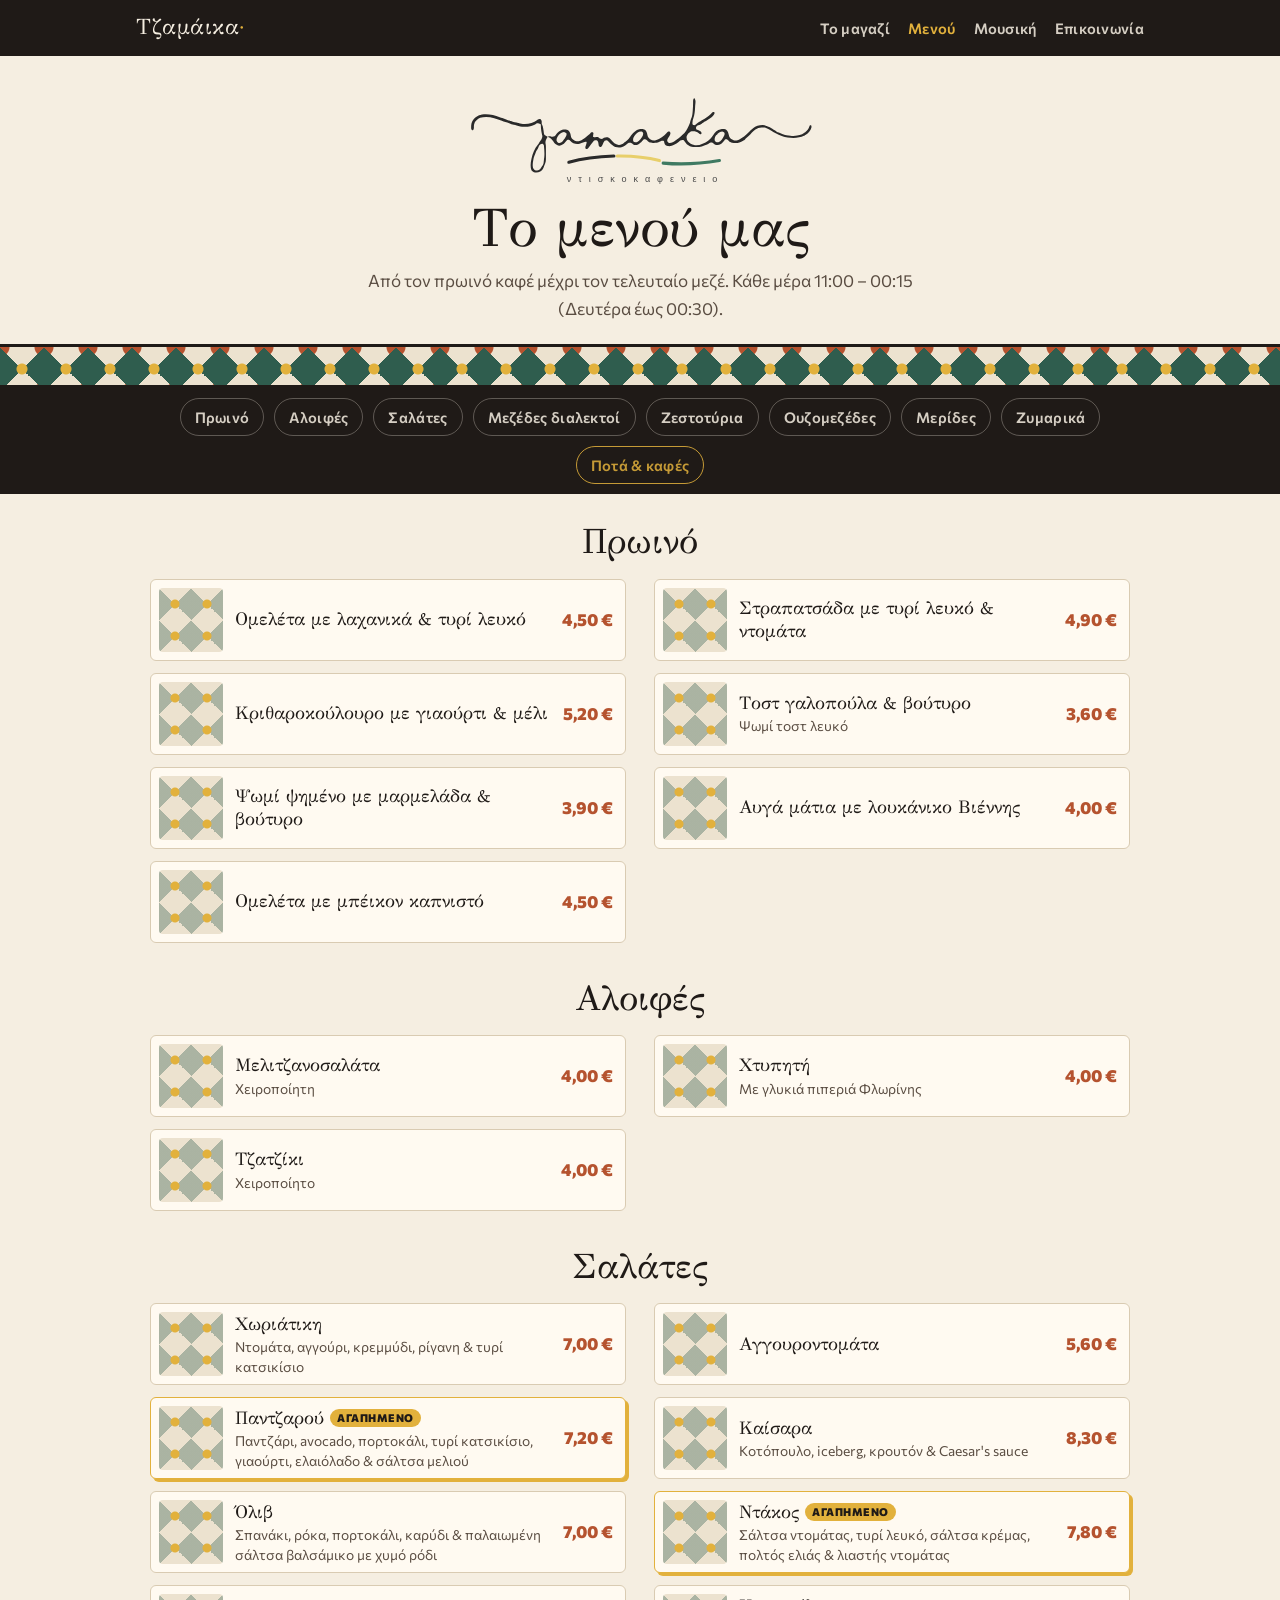
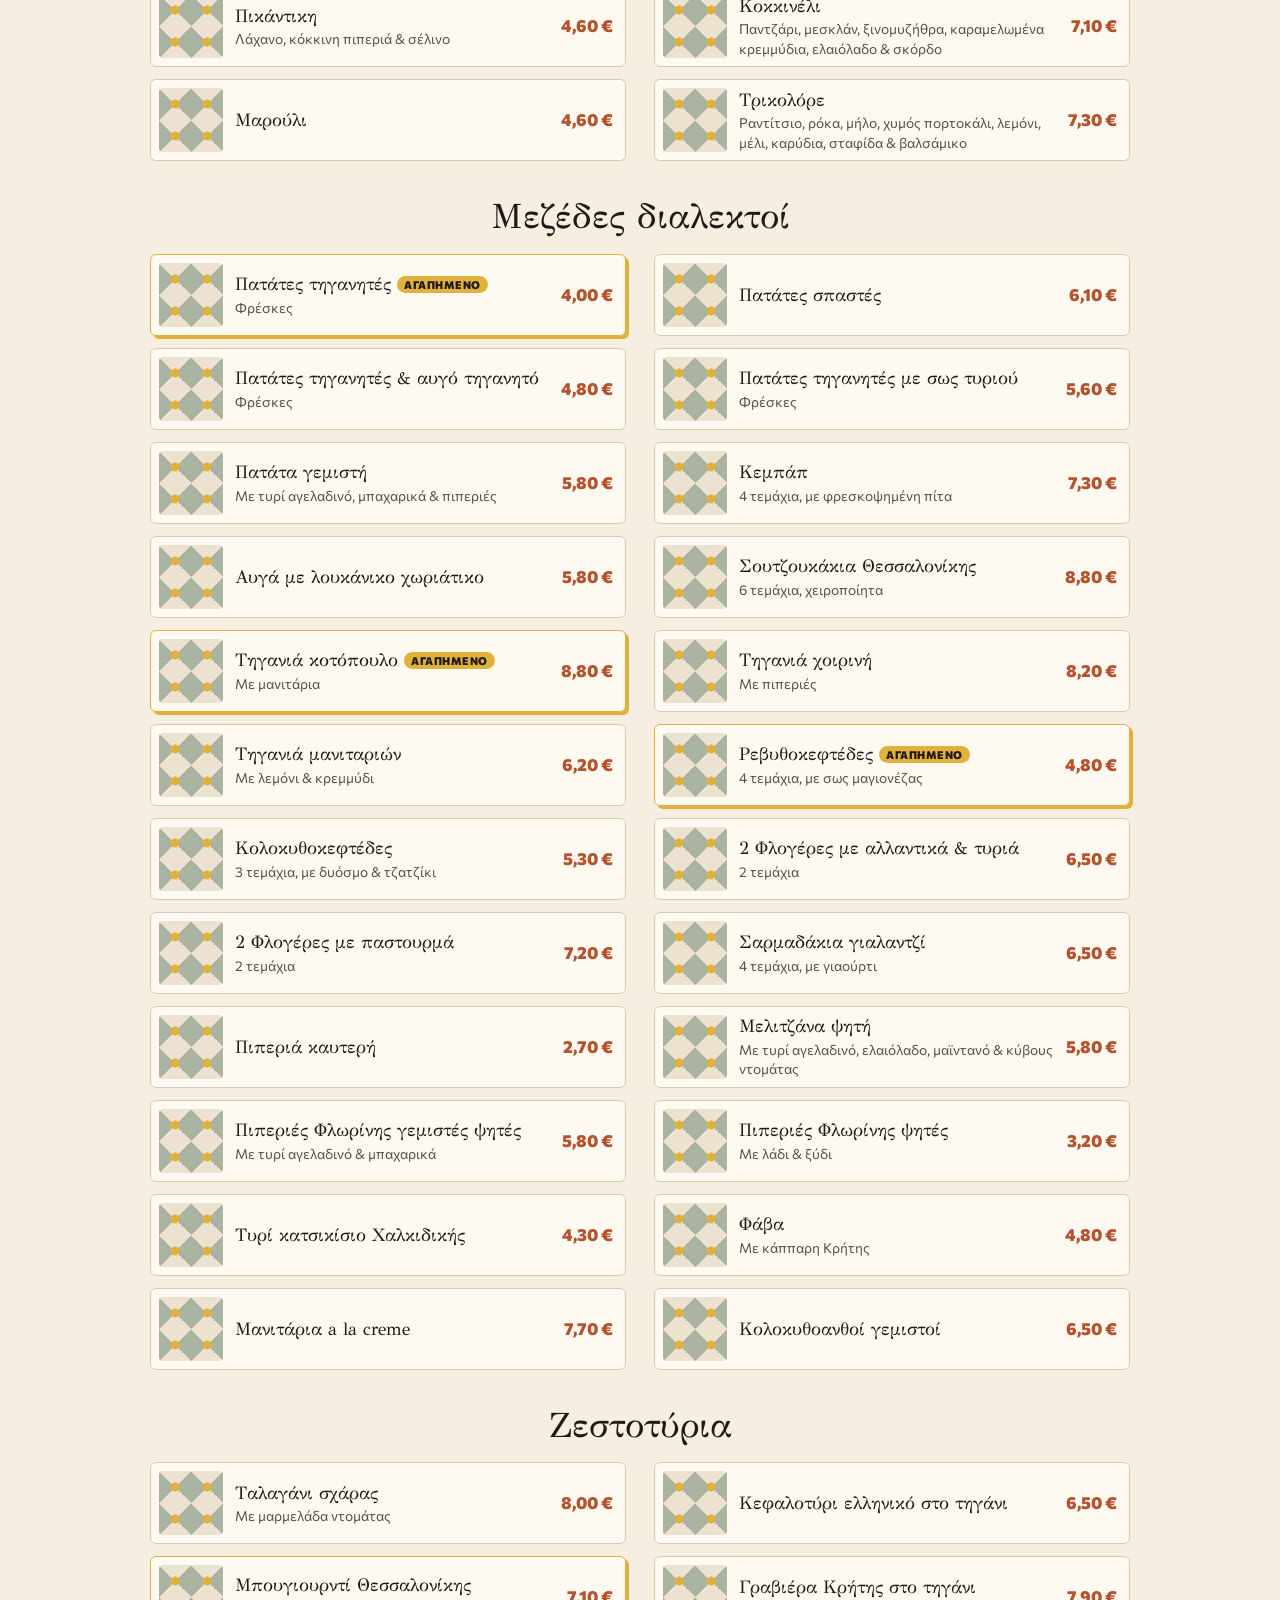
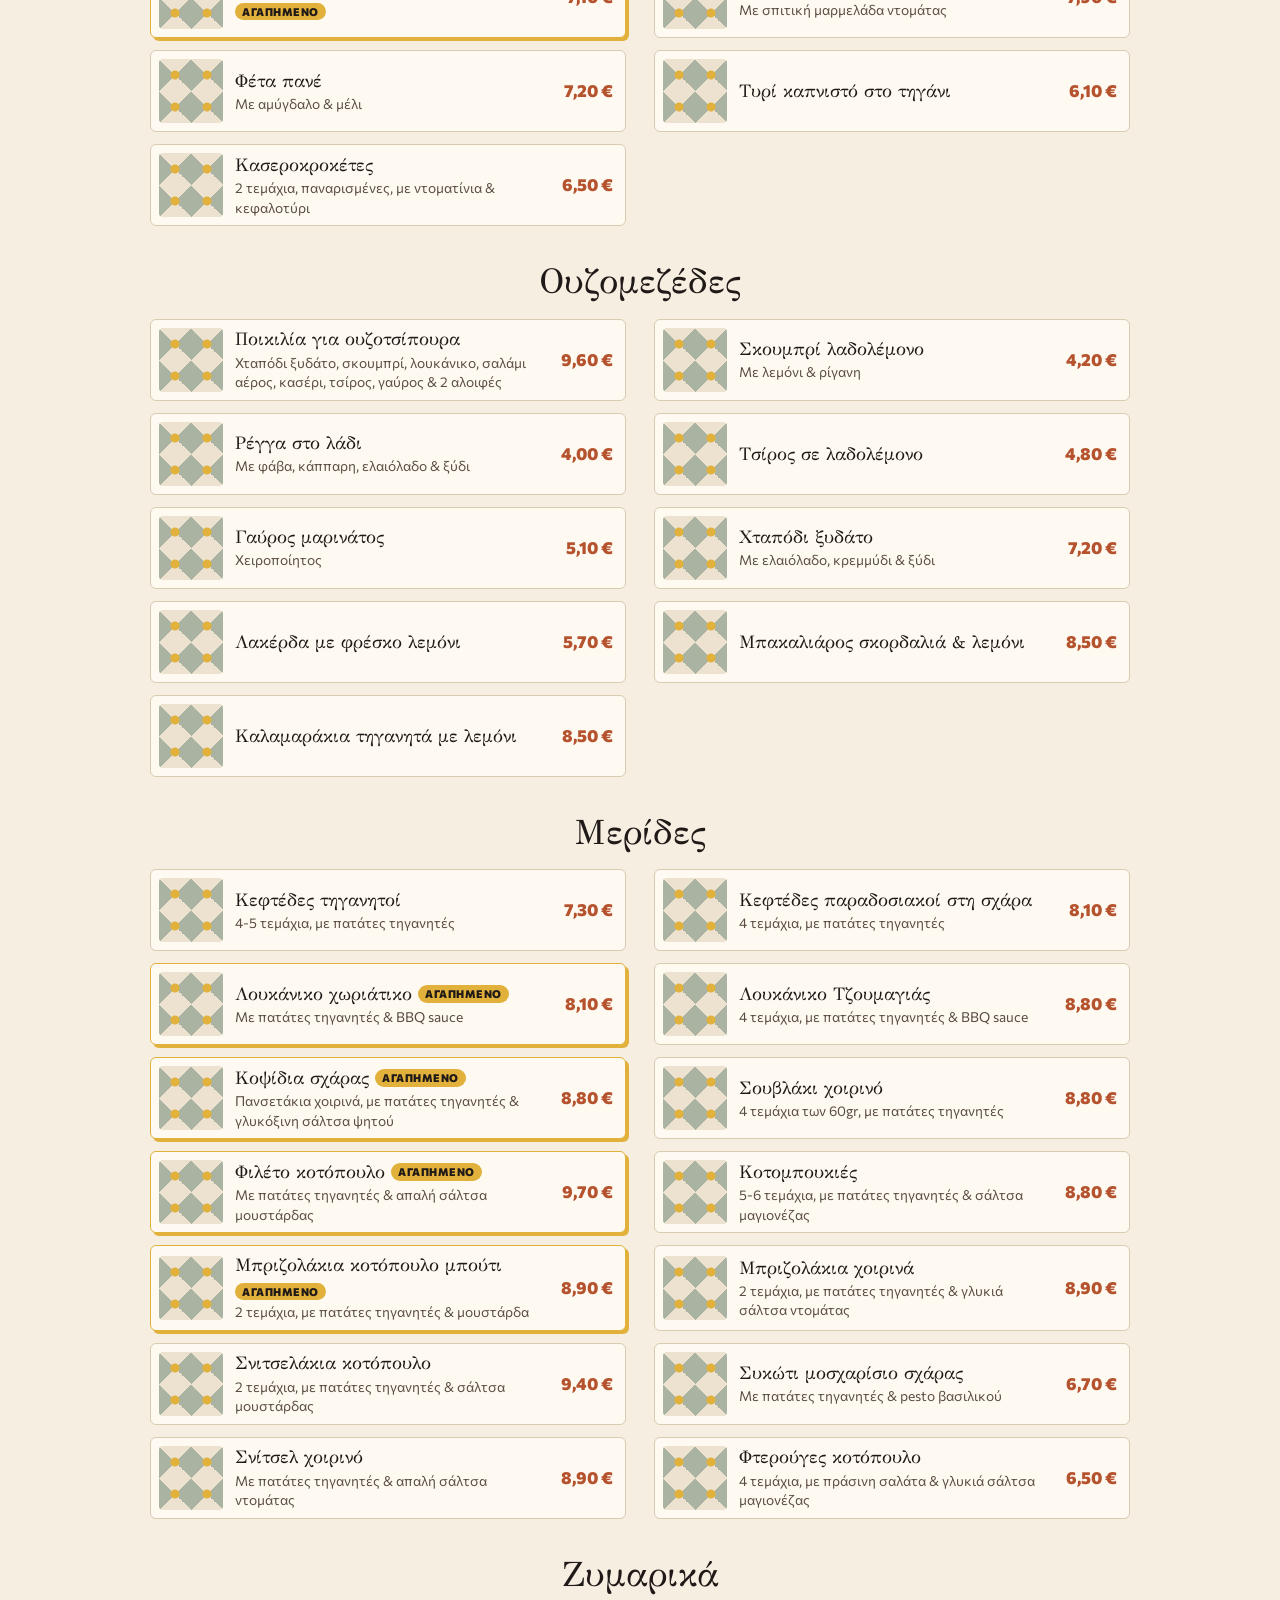
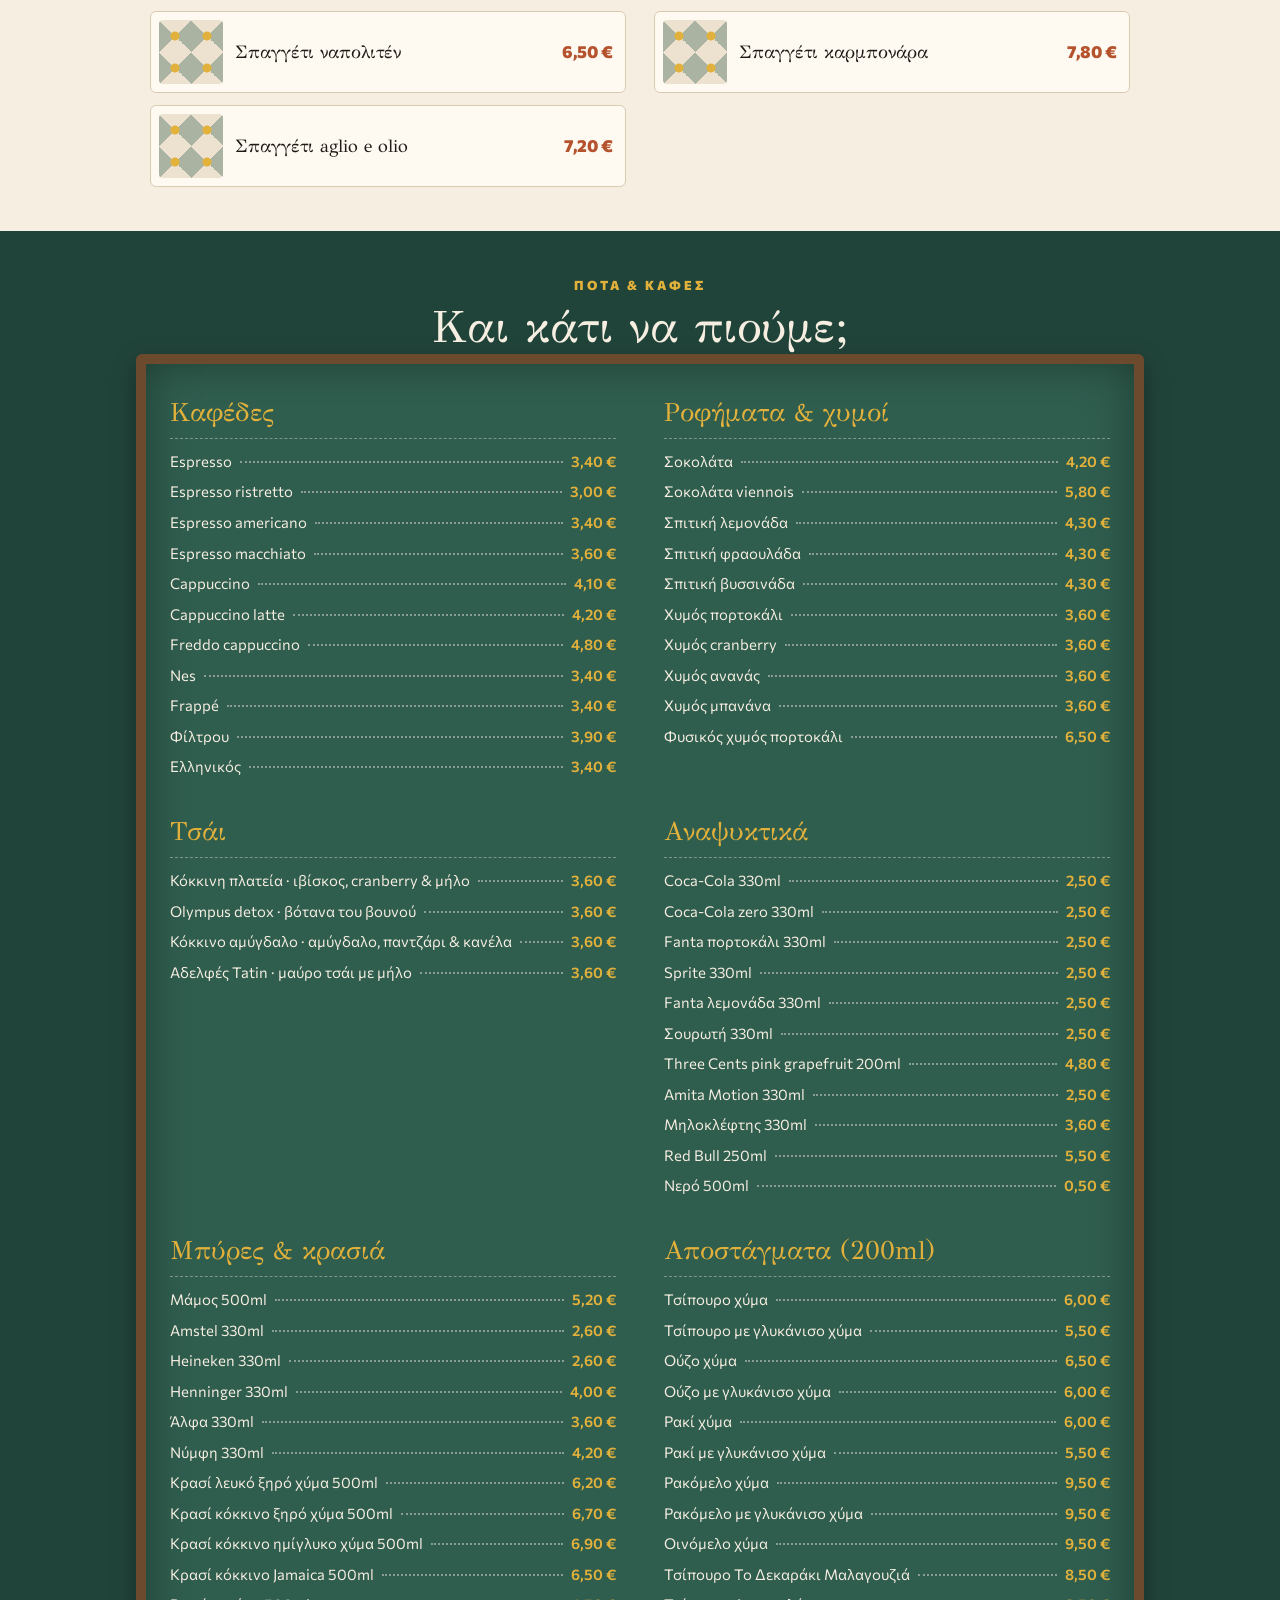
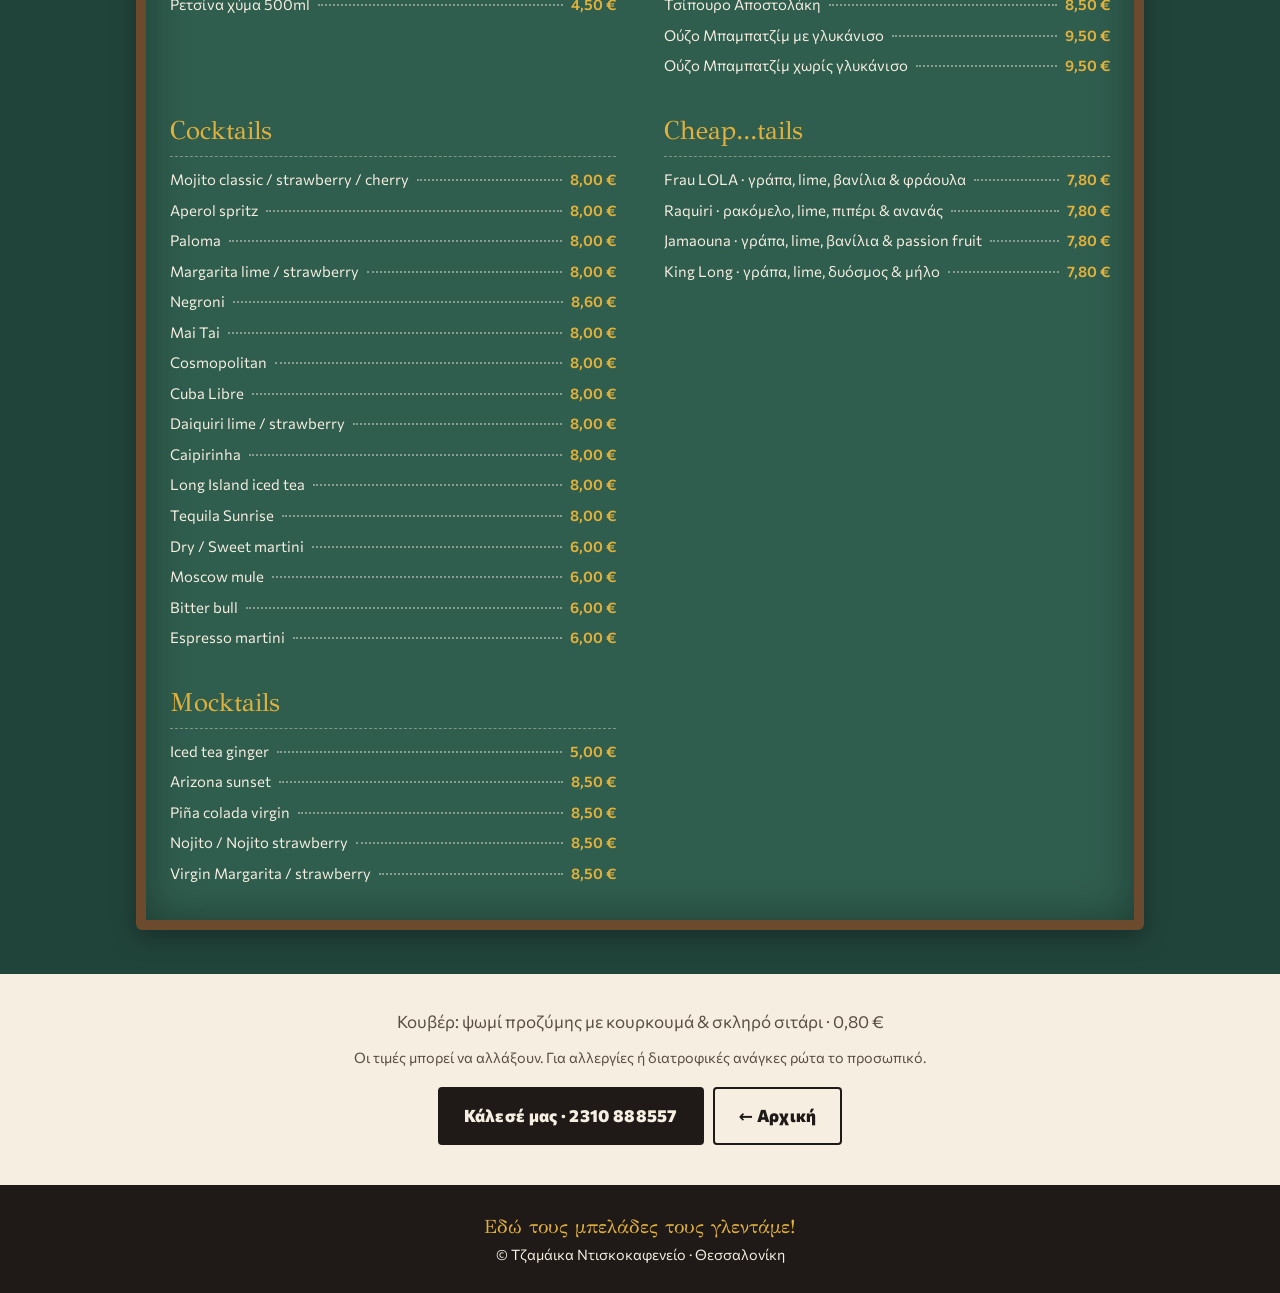
==== menu.html @ 94d4e655 "Add files via upload" ====
<!doctype html>
<html lang="el">
<head>
<meta charset="utf-8">
<meta name="viewport" content="width=device-width, initial-scale=1">
<title>Μενού · Τζαμάικα Ντισκοκαφενείο</title>
<meta name="description" content="Το μενού του Τζαμάικα: πρωινό, μεζέδες, ουζομεζέδες, μερίδες, καφέδες, αποστάγματα και cocktails. Βασιλέως Γεωργίου 44, Θεσσαλονίκη.">
<link rel="preconnect" href="https://fonts.googleapis.com">
<link rel="preconnect" href="https://fonts.gstatic.com" crossorigin>
<link href="https://fonts.googleapis.com/css2?family=GFS+Didot&family=Commissioner:wght@400;600;800&display=swap" rel="stylesheet">
<style>
:root{
    --plaster:#f5eee1; --plaster2:#ece2cf; --ink:#1f1a17; --ink2:#5a4d42;
    --mustard:#e2b13c; --green:#2f5d4e; --green-d:#21443a; --clay:#b5532f; --line:#d9cbb2;
  }
  *{box-sizing:border-box;margin:0;padding:0}
  html{scroll-behavior:smooth}
  body{font-family:"Commissioner",system-ui,sans-serif;background:var(--plaster);color:var(--ink);line-height:1.65;font-size:17px}
  a{color:inherit}
  .wrap{max-width:1040px;margin:0 auto;padding:0 16px}
  .serif{font-family:"GFS Didot",Georgia,serif}

  /* top bar */
  header{position:sticky;top:0;z-index:20;background:var(--ink);color:var(--plaster)}
  header .wrap{display:flex;align-items:center;justify-content:space-between;min-height:56px;gap:10px;flex-wrap:wrap}
  .brand{font-family:"GFS Didot",serif;font-size:1.35rem;text-decoration:none;letter-spacing:.5px}
  .brand b{color:var(--mustard);font-weight:400}
  nav{display:flex;gap:18px;flex-wrap:wrap}
  nav a{text-decoration:none;font-size:.92rem;font-weight:600;letter-spacing:.3px;opacity:.85}
  @media (max-width:520px){header .wrap{justify-content:center;padding-top:6px;padding-bottom:6px}.brand{display:none}nav{gap:14px;justify-content:center}nav a{font-size:.85rem}}
  nav a:hover{opacity:1;color:var(--mustard)}

  /* hero */
  .hero{position:relative;text-align:center;padding:0 0 40px;overflow:hidden}
  .lights{display:block;width:100%;height:90px}
  .lights .b{filter:drop-shadow(0 0 6px rgba(242,201,76,.9))}
  @media (prefers-reduced-motion:no-preference){
    .lights .b{animation:glow 2.4s ease-in-out infinite}
    .lights .b:nth-of-type(3n){animation-delay:.8s}
    .lights .b:nth-of-type(3n+1){animation-delay:1.6s}
  }
  @keyframes glow{50%{opacity:.55}}
  .logo{display:block;width:min(680px,100%);height:auto;margin:18px auto 6px}
  .motto{font-family:"GFS Didot",serif;font-size:clamp(1.5rem,4.5vw,2.2rem);margin:6px 0 8px}
  .motto em{color:var(--clay);font-style:normal}
  .sub{color:var(--ink2);max-width:560px;margin:0 auto 28px}
  .btns{display:flex;gap:12px;justify-content:center;flex-wrap:wrap}
  .btn{display:inline-block;padding:13px 24px;border-radius:4px;text-decoration:none;font-weight:800;letter-spacing:.3px;border:2px solid var(--ink)}
  .btn.primary{background:var(--ink);color:var(--plaster)}
  .btn.primary:hover{background:var(--green)}
  .btn.ghost:hover{background:var(--mustard)}

  /* cement tile band */
  .tiles{height:44px;background-color:var(--plaster2);
    background-image:
      radial-gradient(circle at 50% 50%,var(--mustard) 0 5px,transparent 6px),
      conic-gradient(from 45deg at 50% 50%,var(--green) 0 25%,transparent 0 50%,var(--green) 0 75%,transparent 0),
      radial-gradient(circle at 0 0,var(--clay) 0 9px,transparent 10px),
      radial-gradient(circle at 100% 0,var(--clay) 0 9px,transparent 10px),
      radial-gradient(circle at 0 100%,var(--clay) 0 9px,transparent 10px),
      radial-gradient(circle at 100% 100%,var(--clay) 0 9px,transparent 10px);
    background-size:44px 44px,44px 44px,44px 44px,44px 44px,44px 44px,44px 44px;
    border-top:3px solid var(--ink);border-bottom:3px solid var(--ink)}

  section{padding:44px 0}
  .kicker{display:block;text-align:center;font-size:.8rem;font-weight:800;letter-spacing:3px;text-transform:uppercase;color:var(--clay);margin-bottom:6px}
  h2{font-family:"GFS Didot",serif;font-weight:400;font-size:clamp(2rem,6vw,2.8rem);text-align:center;line-height:1.15}
  .lead{color:var(--ink2);text-align:center;max-width:620px;margin:10px auto 24px}

  /* about */
  .three{display:grid;grid-template-columns:repeat(auto-fit,minmax(230px,1fr));gap:18px}
  .moment{background:#fffaf1;border:2px solid var(--ink);border-radius:4px;padding:22px 20px;box-shadow:5px 5px 0 var(--mustard)}
  .moment:nth-child(2){box-shadow:5px 5px 0 var(--green)}
  .moment:nth-child(3){box-shadow:5px 5px 0 var(--clay)}
  .moment .when{font-size:.8rem;font-weight:800;letter-spacing:2px;text-transform:uppercase;color:var(--ink2)}
  .moment h3{font-family:"GFS Didot",serif;font-weight:400;font-size:1.6rem;margin:2px 0 6px}
  .moment p{color:var(--ink2)}

  /* menu board */
  .board-sec{background:var(--green-d)}
  .board-sec h2,.board-sec .lead{color:var(--plaster)}
  .board-sec .lead{opacity:.85}
  .board-sec .kicker{color:var(--mustard)}
  .board{background:var(--green);border:10px solid #6b4a2e;border-radius:6px;padding:28px 24px;color:var(--plaster);
    box-shadow:inset 0 0 40px rgba(0,0,0,.35),0 8px 24px rgba(0,0,0,.3);display:grid;grid-template-columns:repeat(auto-fit,minmax(300px,1fr));gap:26px 48px;max-width:860px;margin:0 auto}
  .board h3{font-family:"GFS Didot",serif;font-weight:400;font-size:1.6rem;color:var(--mustard);border-bottom:1px dashed rgba(245,238,225,.4);padding-bottom:4px;margin-bottom:10px}
  .item{display:flex;align-items:baseline;gap:8px;margin:6px 0}
  .item span:first-child{white-space:nowrap}
  .item .dots{flex:1;border-bottom:2px dotted rgba(245,238,225,.45);transform:translateY(-4px)}
  .item .price{color:var(--mustard);font-weight:600;white-space:nowrap}
  .note{font-size:.9rem;opacity:.75;text-align:center;margin-top:18px;color:var(--plaster)}

  /* music records */
  .records{display:grid;grid-template-columns:repeat(auto-fit,minmax(200px,1fr));gap:26px;justify-items:center}
  .rec{text-align:center}
  .disc{width:170px;height:170px;border-radius:50%;margin:0 auto 14px;position:relative;
    background:repeating-radial-gradient(circle,#1f1a17 0 2px,#2c2622 2px 4px);box-shadow:0 6px 14px rgba(0,0,0,.25)}
  .disc::after{content:"";position:absolute;inset:32%;border-radius:50%;background:var(--c);
    box-shadow:inset 0 0 0 3px rgba(0,0,0,.15)}
  .disc::before{content:"";position:absolute;left:50%;top:50%;width:10px;height:10px;margin:-5px;border-radius:50%;background:var(--plaster);z-index:1}
  .rec:hover .disc{transform:rotate(25deg);transition:transform .6s}
  .rec h3{font-family:"GFS Didot",serif;font-weight:400;font-size:1.5rem}
  .rec p{color:var(--ink2);font-size:.95rem}
  .soon{max-width:620px;margin:34px auto 0;text-align:center;border:2px dashed var(--ink2);border-radius:4px;padding:16px;color:var(--ink2)}

  /* contact sign */
  .contact-sec{background:var(--plaster2)}
  .sign{max-width:720px;margin:0 auto;background:var(--ink);color:var(--plaster);border-radius:6px;padding:30px 26px;
    outline:3px solid var(--mustard);outline-offset:-12px}
  .sign dl{display:grid;grid-template-columns:auto 1fr;gap:12px 22px}
  .sign dt{font-size:.78rem;font-weight:800;letter-spacing:2px;text-transform:uppercase;color:var(--mustard);padding-top:3px}
  .sign dd a{color:var(--plaster)}
  .sign dd a:hover{color:var(--mustard)}
  @media (max-width:520px){.sign dl{grid-template-columns:1fr;gap:2px}.sign dd{margin-bottom:12px}}

  footer{background:var(--ink);color:var(--plaster);text-align:center;padding:26px 0;font-size:.9rem}
  footer .serif{font-size:1.2rem;color:var(--mustard)}
  .sr{position:absolute;width:1px;height:1px;overflow:hidden;clip:rect(0 0 0 0);white-space:nowrap}
  .story{display:grid;grid-template-columns:minmax(0,5fr) minmax(0,6fr);gap:40px;align-items:center;margin:0 0 36px}
  .photo{background:#fff;padding:12px 12px 0;border:1px solid var(--line);box-shadow:0 10px 24px rgba(31,26,23,.18);transform:rotate(-1.5deg);max-width:440px;justify-self:center}
  .photo img{display:block;width:100%;height:auto}
  .photo figcaption{font-family:"GFS Didot",serif;text-align:center;padding:10px 0 12px;color:var(--ink2)}
  .story-text h3{font-family:"GFS Didot",serif;font-weight:400;font-size:clamp(1.6rem,4vw,2.1rem);line-height:1.2;margin-bottom:14px}
  .story-text p{color:var(--ink2);margin-bottom:14px}
  .story-text .sig{font-family:"GFS Didot",serif;font-size:1.3rem;color:var(--clay)}
  @media (max-width:760px){.story{grid-template-columns:1fr;gap:28px}.photo{transform:none}}

/* homepage menu teaser */
.teaser{text-align:center}
.menu-btn{background:var(--mustard);color:var(--ink);border-color:var(--mustard);font-size:1.05rem;padding:15px 30px}
.menu-btn:hover{background:var(--plaster);border-color:var(--plaster)}
nav a.on{color:var(--mustard);opacity:1}

/* menu page */
.page-head{text-align:center;padding:24px 0 20px}
.page-head .logo-sm{display:block;width:min(360px,80%);height:auto;margin:0 auto 10px}
.page-head h1{font-family:"GFS Didot",serif;font-weight:400;font-size:clamp(2.4rem,7vw,3.4rem);line-height:1.1}
.page-head p{color:var(--ink2);max-width:560px;margin:10px auto 0}
.cats{position:sticky;top:56px;z-index:10;background:var(--ink);padding:10px 0}
.cats .wrap{display:flex;gap:10px;justify-content:center;flex-wrap:wrap}
.cats a{color:var(--plaster);text-decoration:none;font-weight:600;font-size:.92rem;padding:6px 14px;border:1px solid rgba(245,238,225,.35);border-radius:999px}
.cats a:hover{background:var(--mustard);color:var(--ink);border-color:var(--mustard)}
.cat{padding:28px 0 8px;scroll-margin-top:120px}
.cat h2{margin-bottom:16px;font-size:clamp(1.7rem,5vw,2.2rem)}
.dishes{display:flex;flex-wrap:wrap;justify-content:center;gap:16px}
.dishes .dish{flex:1 1 240px;max-width:300px}
.dish{background:#fffaf1;border:2px solid var(--ink);border-radius:4px;overflow:hidden;display:flex;flex-direction:column}
.dish .pic{aspect-ratio:16/10;background:var(--plaster2);display:flex;align-items:center;justify-content:center;border-bottom:2px solid var(--ink);
  background-image:repeating-linear-gradient(45deg,transparent 0 14px,rgba(31,26,23,.05) 14px 28px);color:var(--ink2);font-size:.9rem}
.dish .pic img{width:100%;height:100%;object-fit:cover;display:block}
.dish .body{padding:10px 12px 12px;display:flex;flex-direction:column;gap:4px;flex:1}
.dish .row{display:flex;justify-content:space-between;align-items:baseline;gap:10px}
.dish h3{font-family:"GFS Didot",serif;font-weight:400;font-size:1.2rem;line-height:1.2}
.dish .price{font-weight:800;color:var(--clay);white-space:nowrap}
.dish p{color:var(--ink2);font-size:.93rem}
.back{text-align:center;padding:24px 0 40px}
@media (max-width:520px){.cats{top:auto;position:static}}

.cat.contact-sec{background:transparent}
.dish .pic{font-size:.8rem}

/* menu list rows */
.mlist{list-style:none;display:grid;grid-template-columns:repeat(auto-fit,minmax(min(100%,440px),1fr));gap:12px 28px;max-width:980px;margin:0 auto}
.mi{display:grid;grid-template-columns:64px 1fr auto;gap:12px;align-items:center;background:#fffaf1;border:1px solid var(--line);border-radius:6px;padding:8px 12px 8px 8px}
.mi.pop{border-color:var(--mustard);box-shadow:3px 3px 0 var(--mustard)}
.mi .th{width:64px;height:64px;border-radius:4px;overflow:hidden;background:var(--plaster2);background-image:radial-gradient(circle at 50% 50%,var(--mustard) 0 4px,transparent 5px),conic-gradient(from 45deg at 50% 50%,rgba(47,93,78,.35) 0 25%,transparent 0 50%,rgba(47,93,78,.35) 0 75%,transparent 0);background-size:32px 32px}
.mi .th img{width:100%;height:100%;object-fit:cover;display:block}
.mi .noimg{display:block;width:100%;height:100%;background:var(--plaster2);
  background-image:radial-gradient(circle at 50% 50%,var(--mustard) 0 4px,transparent 5px),conic-gradient(from 45deg at 50% 50%,rgba(47,93,78,.35) 0 25%,transparent 0 50%,rgba(47,93,78,.35) 0 75%,transparent 0);background-size:32px 32px}
.mi .nm{display:flex;flex-wrap:wrap;align-items:center;gap:6px;font-family:"GFS Didot",serif;font-size:1.12rem;line-height:1.25}
.mi .badge{font-family:"Commissioner",sans-serif;font-size:.68rem;font-weight:800;letter-spacing:.5px;text-transform:uppercase;background:var(--mustard);color:var(--ink);padding:2px 7px;border-radius:999px}
.mi p{color:var(--ink2);font-size:.86rem;line-height:1.4;margin-top:2px}
.mi .pr{font-weight:800;color:var(--clay);white-space:nowrap}
.cats a.drinks-chip{border-color:var(--mustard);color:var(--mustard)}
.drinks{margin-top:36px}
.dboard{grid-template-columns:repeat(auto-fit,minmax(min(100%,300px),1fr));max-width:1040px}
.dcol .item{font-size:.93rem}
.dcol .item span:first-child{white-space:normal}
</style>
</head>
<body>
<header>
  <div class="wrap">
    <a class="brand" href="index.html">Τζαμάικα<b>·</b></a>
    <nav>
      <a href="index.html#about">Το μαγαζί</a>
      <a class="on" href="menu.html">Μενού</a>
      <a href="index.html#music">Μουσική</a>
      <a href="index.html#contact">Επικοινωνία</a>
    </nav>
  </div>
</header>

<main>
  <div class="page-head">
    <div class="wrap">
      <a href="index.html"><img class="logo-sm" src="[data-uri]" alt="Jamaika ντισκοκαφενείο" width="1740" height="520"></a>
      <h1>Το μενού μας</h1>
      <p>Από τον πρωινό καφέ μέχρι τον τελευταίο μεζέ. Κάθε μέρα 11:00 – 00:15 (Δευτέρα έως 00:30).</p>
    </div>
  </div>
  <div class="tiles" aria-hidden="true"></div>
  <nav class="cats" aria-label="Κατηγορίες μενού"><div class="wrap"><a href="#proino">Πρωινό</a><a href="#aloifes">Αλοιφές</a><a href="#salates">Σαλάτες</a><a href="#mezedes">Μεζέδες διαλεκτοί</a><a href="#zestotyria">Ζεστοτύρια</a><a href="#ouzomezedes">Ουζομεζέδες</a><a href="#merides">Μερίδες</a><a href="#zymarika">Ζυμαρικά</a><a class="drinks-chip" href="#pota">Ποτά & καφές</a></div></nav>

  <section id="proino" class="cat">
    <div class="wrap">
      <h2>Πρωινό</h2>
      <ul class="mlist">
        <li class="mi">
          <div class="th"><span class="noimg" aria-hidden="true"></span></div>
          <div class="tx"><div class="nm"><span>Ομελέτα με λαχανικά &amp; τυρί λευκό</span></div></div>
          <div class="pr">4,50 €</div>
        </li>
        <li class="mi">
          <div class="th"><span class="noimg" aria-hidden="true"></span></div>
          <div class="tx"><div class="nm"><span>Στραπατσάδα με τυρί λευκό &amp; ντομάτα</span></div></div>
          <div class="pr">4,90 €</div>
        </li>
        <li class="mi">
          <div class="th"><span class="noimg" aria-hidden="true"></span></div>
          <div class="tx"><div class="nm"><span>Κριθαροκούλουρο με γιαούρτι &amp; μέλι</span></div></div>
          <div class="pr">5,20 €</div>
        </li>
        <li class="mi">
          <div class="th"><img src="https://cdn.e-food.gr/cdn-cgi/image/w=240,h=240,fit=cover,f=auto/restaurants/6739409/banner_item/000000000014" alt="Τοστ γαλοπούλα &amp; βούτυρο" width="120" height="120" loading="lazy" onerror="this.remove()"></div>
          <div class="tx"><div class="nm"><span>Τοστ γαλοπούλα &amp; βούτυρο</span></div><p>Ψωμί τοστ λευκό</p></div>
          <div class="pr">3,60 €</div>
        </li>
        <li class="mi">
          <div class="th"><span class="noimg" aria-hidden="true"></span></div>
          <div class="tx"><div class="nm"><span>Ψωμί ψημένο με μαρμελάδα &amp; βούτυρο</span></div></div>
          <div class="pr">3,90 €</div>
        </li>
        <li class="mi">
          <div class="th"><span class="noimg" aria-hidden="true"></span></div>
          <div class="tx"><div class="nm"><span>Αυγά μάτια με λουκάνικο Βιέννης</span></div></div>
          <div class="pr">4,00 €</div>
        </li>
        <li class="mi">
          <div class="th"><img src="https://cdn.e-food.gr/cdn-cgi/image/w=240,h=240,fit=cover,f=auto/restaurants/6739409/banner_item/000000000016" alt="Ομελέτα με μπέικον καπνιστό" width="120" height="120" loading="lazy" onerror="this.remove()"></div>
          <div class="tx"><div class="nm"><span>Ομελέτα με μπέικον καπνιστό</span></div></div>
          <div class="pr">4,50 €</div>
        </li>
      </ul>
    </div>
  </section>

  <section id="aloifes" class="cat">
    <div class="wrap">
      <h2>Αλοιφές</h2>
      <ul class="mlist">
        <li class="mi">
          <div class="th"><span class="noimg" aria-hidden="true"></span></div>
          <div class="tx"><div class="nm"><span>Μελιτζανοσαλάτα</span></div><p>Χειροποίητη</p></div>
          <div class="pr">4,00 €</div>
        </li>
        <li class="mi">
          <div class="th"><span class="noimg" aria-hidden="true"></span></div>
          <div class="tx"><div class="nm"><span>Χτυπητή</span></div><p>Με γλυκιά πιπεριά Φλωρίνης</p></div>
          <div class="pr">4,00 €</div>
        </li>
        <li class="mi">
          <div class="th"><span class="noimg" aria-hidden="true"></span></div>
          <div class="tx"><div class="nm"><span>Τζατζίκι</span></div><p>Χειροποίητο</p></div>
          <div class="pr">4,00 €</div>
        </li>
      </ul>
    </div>
  </section>

  <section id="salates" class="cat">
    <div class="wrap">
      <h2>Σαλάτες</h2>
      <ul class="mlist">
        <li class="mi">
          <div class="th"><span class="noimg" aria-hidden="true"></span></div>
          <div class="tx"><div class="nm"><span>Χωριάτικη</span></div><p>Ντομάτα, αγγούρι, κρεμμύδι, ρίγανη &amp; τυρί κατσικίσιο</p></div>
          <div class="pr">7,00 €</div>
        </li>
        <li class="mi">
          <div class="th"><span class="noimg" aria-hidden="true"></span></div>
          <div class="tx"><div class="nm"><span>Αγγουροντομάτα</span></div></div>
          <div class="pr">5,60 €</div>
        </li>
        <li class="mi pop">
          <div class="th"><img src="https://cdn.e-food.gr/cdn-cgi/image/w=240,h=240,fit=cover,f=auto/restaurants/6739409/banner_item/000000000023" alt="Παντζαρού" width="120" height="120" loading="lazy" onerror="this.remove()"></div>
          <div class="tx"><div class="nm"><span>Παντζαρού</span><b class="badge">Αγαπημένο</b></div><p>Παντζάρι, avocado, πορτοκάλι, τυρί κατσικίσιο, γιαούρτι, ελαιόλαδο &amp; σάλτσα μελιού</p></div>
          <div class="pr">7,20 €</div>
        </li>
        <li class="mi">
          <div class="th"><img src="https://cdn.e-food.gr/cdn-cgi/image/w=240,h=240,fit=cover,f=auto/restaurants/6739409/banner_item/000000000024" alt="Καίσαρα" width="120" height="120" loading="lazy" onerror="this.remove()"></div>
          <div class="tx"><div class="nm"><span>Καίσαρα</span></div><p>Κοτόπουλο, iceberg, κρουτόν &amp; Caesar&#x27;s sauce</p></div>
          <div class="pr">8,30 €</div>
        </li>
        <li class="mi">
          <div class="th"><img src="https://cdn.e-food.gr/cdn-cgi/image/w=240,h=240,fit=cover,f=auto/restaurants/6739409/banner_item/000000000025" alt="Όλιβ" width="120" height="120" loading="lazy" onerror="this.remove()"></div>
          <div class="tx"><div class="nm"><span>Όλιβ</span></div><p>Σπανάκι, ρόκα, πορτοκάλι, καρύδι &amp; παλαιωμένη σάλτσα βαλσάμικο με χυμό ρόδι</p></div>
          <div class="pr">7,00 €</div>
        </li>
        <li class="mi pop">
          <div class="th"><span class="noimg" aria-hidden="true"></span></div>
          <div class="tx"><div class="nm"><span>Ντάκος</span><b class="badge">Αγαπημένο</b></div><p>Σάλτσα ντομάτας, τυρί λευκό, σάλτσα κρέμας, πολτός ελιάς &amp; λιαστής ντομάτας</p></div>
          <div class="pr">7,80 €</div>
        </li>
        <li class="mi">
          <div class="th"><img src="https://cdn.e-food.gr/cdn-cgi/image/w=240,h=240,fit=cover,f=auto/restaurants/6739409/banner_item/000000000027" alt="Πικάντικη" width="120" height="120" loading="lazy" onerror="this.remove()"></div>
          <div class="tx"><div class="nm"><span>Πικάντικη</span></div><p>Λάχανο, κόκκινη πιπεριά &amp; σέλινο</p></div>
          <div class="pr">4,60 €</div>
        </li>
        <li class="mi">
          <div class="th"><span class="noimg" aria-hidden="true"></span></div>
          <div class="tx"><div class="nm"><span>Κοκκινέλι</span></div><p>Παντζάρι, μεσκλάν, ξινομυζήθρα, καραμελωμένα κρεμμύδια, ελαιόλαδο &amp; σκόρδο</p></div>
          <div class="pr">7,10 €</div>
        </li>
        <li class="mi">
          <div class="th"><span class="noimg" aria-hidden="true"></span></div>
          <div class="tx"><div class="nm"><span>Μαρούλι</span></div></div>
          <div class="pr">4,60 €</div>
        </li>
        <li class="mi">
          <div class="th"><img src="https://cdn.e-food.gr/cdn-cgi/image/w=240,h=240,fit=cover,f=auto/restaurants/6739409/banner_item/000000000205" alt="Τρικολόρε" width="120" height="120" loading="lazy" onerror="this.remove()"></div>
          <div class="tx"><div class="nm"><span>Τρικολόρε</span></div><p>Ραντίτσιο, ρόκα, μήλο, χυμός πορτοκάλι, λεμόνι, μέλι, καρύδια, σταφίδα &amp; βαλσάμικο</p></div>
          <div class="pr">7,30 €</div>
        </li>
      </ul>
    </div>
  </section>

  <section id="mezedes" class="cat">
    <div class="wrap">
      <h2>Μεζέδες διαλεκτοί</h2>
      <ul class="mlist">
        <li class="mi pop">
          <div class="th"><span class="noimg" aria-hidden="true"></span></div>
          <div class="tx"><div class="nm"><span>Πατάτες τηγανητές</span><b class="badge">Αγαπημένο</b></div><p>Φρέσκες</p></div>
          <div class="pr">4,00 €</div>
        </li>
        <li class="mi">
          <div class="th"><img src="https://cdn.e-food.gr/cdn-cgi/image/w=240,h=240,fit=cover,f=auto/restaurants/6739409/banner_item/000000000031" alt="Πατάτες σπαστές" width="120" height="120" loading="lazy" onerror="this.remove()"></div>
          <div class="tx"><div class="nm"><span>Πατάτες σπαστές</span></div></div>
          <div class="pr">6,10 €</div>
        </li>
        <li class="mi">
          <div class="th"><img src="https://cdn.e-food.gr/cdn-cgi/image/w=240,h=240,fit=cover,f=auto/restaurants/6739409/banner_item/000000000032" alt="Πατάτες τηγανητές &amp; αυγό τηγανητό" width="120" height="120" loading="lazy" onerror="this.remove()"></div>
          <div class="tx"><div class="nm"><span>Πατάτες τηγανητές &amp; αυγό τηγανητό</span></div><p>Φρέσκες</p></div>
          <div class="pr">4,80 €</div>
        </li>
        <li class="mi">
          <div class="th"><img src="https://cdn.e-food.gr/cdn-cgi/image/w=240,h=240,fit=cover,f=auto/restaurants/6739409/banner_item/000000000162" alt="Πατάτες τηγανητές με σως τυριού" width="120" height="120" loading="lazy" onerror="this.remove()"></div>
          <div class="tx"><div class="nm"><span>Πατάτες τηγανητές με σως τυριού</span></div><p>Φρέσκες</p></div>
          <div class="pr">5,60 €</div>
        </li>
        <li class="mi">
          <div class="th"><img src="https://cdn.e-food.gr/cdn-cgi/image/w=240,h=240,fit=cover,f=auto/restaurants/6739409/banner_item/000000000033" alt="Πατάτα γεμιστή" width="120" height="120" loading="lazy" onerror="this.remove()"></div>
          <div class="tx"><div class="nm"><span>Πατάτα γεμιστή</span></div><p>Με τυρί αγελαδινό, μπαχαρικά &amp; πιπεριές</p></div>
          <div class="pr">5,80 €</div>
        </li>
        <li class="mi">
          <div class="th"><img src="https://cdn.e-food.gr/cdn-cgi/image/w=240,h=240,fit=cover,f=auto/restaurants/6739409/banner_item/000000000034" alt="Κεμπάπ" width="120" height="120" loading="lazy" onerror="this.remove()"></div>
          <div class="tx"><div class="nm"><span>Κεμπάπ</span></div><p>4 τεμάχια, με φρεσκοψημένη πίτα</p></div>
          <div class="pr">7,30 €</div>
        </li>
        <li class="mi">
          <div class="th"><span class="noimg" aria-hidden="true"></span></div>
          <div class="tx"><div class="nm"><span>Αυγά με λουκάνικο χωριάτικο</span></div></div>
          <div class="pr">5,80 €</div>
        </li>
        <li class="mi">
          <div class="th"><span class="noimg" aria-hidden="true"></span></div>
          <div class="tx"><div class="nm"><span>Σουτζουκάκια Θεσσαλονίκης</span></div><p>6 τεμάχια, χειροποίητα</p></div>
          <div class="pr">8,80 €</div>
        </li>
        <li class="mi pop">
          <div class="th"><img src="https://cdn.e-food.gr/cdn-cgi/image/w=240,h=240,fit=cover,f=auto/restaurants/6739409/banner_item/000000000036" alt="Τηγανιά κοτόπουλο" width="120" height="120" loading="lazy" onerror="this.remove()"></div>
          <div class="tx"><div class="nm"><span>Τηγανιά κοτόπουλο</span><b class="badge">Αγαπημένο</b></div><p>Με μανιτάρια</p></div>
          <div class="pr">8,80 €</div>
        </li>
        <li class="mi">
          <div class="th"><img src="https://cdn.e-food.gr/cdn-cgi/image/w=240,h=240,fit=cover,f=auto/restaurants/6739409/banner_item/000000000037" alt="Τηγανιά χοιρινή" width="120" height="120" loading="lazy" onerror="this.remove()"></div>
          <div class="tx"><div class="nm"><span>Τηγανιά χοιρινή</span></div><p>Με πιπεριές</p></div>
          <div class="pr">8,20 €</div>
        </li>
        <li class="mi">
          <div class="th"><img src="https://cdn.e-food.gr/cdn-cgi/image/w=240,h=240,fit=cover,f=auto/restaurants/6739409/banner_item/000000000038" alt="Τηγανιά μανιταριών" width="120" height="120" loading="lazy" onerror="this.remove()"></div>
          <div class="tx"><div class="nm"><span>Τηγανιά μανιταριών</span></div><p>Με λεμόνι &amp; κρεμμύδι</p></div>
          <div class="pr">6,20 €</div>
        </li>
        <li class="mi pop">
          <div class="th"><img src="https://cdn.e-food.gr/cdn-cgi/image/w=240,h=240,fit=cover,f=auto/restaurants/6739409/banner_item/000000000040" alt="Ρεβυθοκεφτέδες" width="120" height="120" loading="lazy" onerror="this.remove()"></div>
          <div class="tx"><div class="nm"><span>Ρεβυθοκεφτέδες</span><b class="badge">Αγαπημένο</b></div><p>4 τεμάχια, με σως μαγιονέζας</p></div>
          <div class="pr">4,80 €</div>
        </li>
        <li class="mi">
          <div class="th"><img src="https://cdn.e-food.gr/cdn-cgi/image/w=240,h=240,fit=cover,f=auto/restaurants/6739409/banner_item/000000000039" alt="Κολοκυθοκεφτέδες" width="120" height="120" loading="lazy" onerror="this.remove()"></div>
          <div class="tx"><div class="nm"><span>Κολοκυθοκεφτέδες</span></div><p>3 τεμάχια, με δυόσμο &amp; τζατζίκι</p></div>
          <div class="pr">5,30 €</div>
        </li>
        <li class="mi">
          <div class="th"><span class="noimg" aria-hidden="true"></span></div>
          <div class="tx"><div class="nm"><span>2 Φλογέρες με αλλαντικά &amp; τυριά</span></div><p>2 τεμάχια</p></div>
          <div class="pr">6,50 €</div>
        </li>
        <li class="mi">
          <div class="th"><span class="noimg" aria-hidden="true"></span></div>
          <div class="tx"><div class="nm"><span>2 Φλογέρες με παστουρμά</span></div><p>2 τεμάχια</p></div>
          <div class="pr">7,20 €</div>
        </li>
        <li class="mi">
          <div class="th"><img src="https://cdn.e-food.gr/cdn-cgi/image/w=240,h=240,fit=cover,f=auto/restaurants/6739409/banner_item/000000000041" alt="Σαρμαδάκια γιαλαντζί" width="120" height="120" loading="lazy" onerror="this.remove()"></div>
          <div class="tx"><div class="nm"><span>Σαρμαδάκια γιαλαντζί</span></div><p>4 τεμάχια, με γιαούρτι</p></div>
          <div class="pr">6,50 €</div>
        </li>
        <li class="mi">
          <div class="th"><img src="https://cdn.e-food.gr/cdn-cgi/image/w=240,h=240,fit=cover,f=auto/restaurants/6739409/banner_item/000000000042" alt="Πιπεριά καυτερή" width="120" height="120" loading="lazy" onerror="this.remove()"></div>
          <div class="tx"><div class="nm"><span>Πιπεριά καυτερή</span></div></div>
          <div class="pr">2,70 €</div>
        </li>
        <li class="mi">
          <div class="th"><img src="https://cdn.e-food.gr/cdn-cgi/image/w=240,h=240,fit=cover,f=auto/restaurants/6739409/banner_item/000000000043" alt="Μελιτζάνα ψητή" width="120" height="120" loading="lazy" onerror="this.remove()"></div>
          <div class="tx"><div class="nm"><span>Μελιτζάνα ψητή</span></div><p>Με τυρί αγελαδινό, ελαιόλαδο, μαϊντανό &amp; κύβους ντομάτας</p></div>
          <div class="pr">5,80 €</div>
        </li>
        <li class="mi">
          <div class="th"><img src="https://cdn.e-food.gr/cdn-cgi/image/w=240,h=240,fit=cover,f=auto/restaurants/6739409/banner_item/000000000044" alt="Πιπεριές Φλωρίνης γεμιστές ψητές" width="120" height="120" loading="lazy" onerror="this.remove()"></div>
          <div class="tx"><div class="nm"><span>Πιπεριές Φλωρίνης γεμιστές ψητές</span></div><p>Με τυρί αγελαδινό &amp; μπαχαρικά</p></div>
          <div class="pr">5,80 €</div>
        </li>
        <li class="mi">
          <div class="th"><span class="noimg" aria-hidden="true"></span></div>
          <div class="tx"><div class="nm"><span>Πιπεριές Φλωρίνης ψητές</span></div><p>Με λάδι &amp; ξύδι</p></div>
          <div class="pr">3,20 €</div>
        </li>
        <li class="mi">
          <div class="th"><span class="noimg" aria-hidden="true"></span></div>
          <div class="tx"><div class="nm"><span>Τυρί κατσικίσιο Χαλκιδικής</span></div></div>
          <div class="pr">4,30 €</div>
        </li>
        <li class="mi">
          <div class="th"><img src="https://cdn.e-food.gr/cdn-cgi/image/w=240,h=240,fit=cover,f=auto/restaurants/6739409/banner_item/000000000047" alt="Φάβα" width="120" height="120" loading="lazy" onerror="this.remove()"></div>
          <div class="tx"><div class="nm"><span>Φάβα</span></div><p>Με κάππαρη Κρήτης</p></div>
          <div class="pr">4,80 €</div>
        </li>
        <li class="mi">
          <div class="th"><span class="noimg" aria-hidden="true"></span></div>
          <div class="tx"><div class="nm"><span>Μανιτάρια a la creme</span></div></div>
          <div class="pr">7,70 €</div>
        </li>
        <li class="mi">
          <div class="th"><span class="noimg" aria-hidden="true"></span></div>
          <div class="tx"><div class="nm"><span>Κολοκυθοανθοί γεμιστοί</span></div></div>
          <div class="pr">6,50 €</div>
        </li>
      </ul>
    </div>
  </section>

  <section id="zestotyria" class="cat">
    <div class="wrap">
      <h2>Ζεστοτύρια</h2>
      <ul class="mlist">
        <li class="mi">
          <div class="th"><span class="noimg" aria-hidden="true"></span></div>
          <div class="tx"><div class="nm"><span>Ταλαγάνι σχάρας</span></div><p>Με μαρμελάδα ντομάτας</p></div>
          <div class="pr">8,00 €</div>
        </li>
        <li class="mi">
          <div class="th"><span class="noimg" aria-hidden="true"></span></div>
          <div class="tx"><div class="nm"><span>Κεφαλοτύρι ελληνικό στο τηγάνι</span></div></div>
          <div class="pr">6,50 €</div>
        </li>
        <li class="mi pop">
          <div class="th"><img src="https://cdn.e-food.gr/cdn-cgi/image/w=240,h=240,fit=cover,f=auto/restaurants/6739409/banner_item/000000000049" alt="Μπουγιουρντί Θεσσαλονίκης" width="120" height="120" loading="lazy" onerror="this.remove()"></div>
          <div class="tx"><div class="nm"><span>Μπουγιουρντί Θεσσαλονίκης</span><b class="badge">Αγαπημένο</b></div></div>
          <div class="pr">7,10 €</div>
        </li>
        <li class="mi">
          <div class="th"><span class="noimg" aria-hidden="true"></span></div>
          <div class="tx"><div class="nm"><span>Γραβιέρα Κρήτης στο τηγάνι</span></div><p>Με σπιτική μαρμελάδα ντομάτας</p></div>
          <div class="pr">7,90 €</div>
        </li>
        <li class="mi">
          <div class="th"><img src="https://cdn.e-food.gr/cdn-cgi/image/w=240,h=240,fit=cover,f=auto/restaurants/6739409/banner_item/000000000050" alt="Φέτα πανέ" width="120" height="120" loading="lazy" onerror="this.remove()"></div>
          <div class="tx"><div class="nm"><span>Φέτα πανέ</span></div><p>Με αμύγδαλο &amp; μέλι</p></div>
          <div class="pr">7,20 €</div>
        </li>
        <li class="mi">
          <div class="th"><span class="noimg" aria-hidden="true"></span></div>
          <div class="tx"><div class="nm"><span>Τυρί καπνιστό στο τηγάνι</span></div></div>
          <div class="pr">6,10 €</div>
        </li>
        <li class="mi">
          <div class="th"><img src="https://cdn.e-food.gr/cdn-cgi/image/w=240,h=240,fit=cover,f=auto/restaurants/6739409/banner_item/000000000054" alt="Κασεροκροκέτες" width="120" height="120" loading="lazy" onerror="this.remove()"></div>
          <div class="tx"><div class="nm"><span>Κασεροκροκέτες</span></div><p>2 τεμάχια, παναρισμένες, με ντοματίνια &amp; κεφαλοτύρι</p></div>
          <div class="pr">6,50 €</div>
        </li>
      </ul>
    </div>
  </section>

  <section id="ouzomezedes" class="cat">
    <div class="wrap">
      <h2>Ουζομεζέδες</h2>
      <ul class="mlist">
        <li class="mi">
          <div class="th"><img src="https://cdn.e-food.gr/cdn-cgi/image/w=240,h=240,fit=cover,f=auto/restaurants/6739409/banner_item/000000000061" alt="Ποικιλία για ουζοτσίπουρα" width="120" height="120" loading="lazy" onerror="this.remove()"></div>
          <div class="tx"><div class="nm"><span>Ποικιλία για ουζοτσίπουρα</span></div><p>Χταπόδι ξυδάτο, σκουμπρί, λουκάνικο, σαλάμι αέρος, κασέρι, τσίρος, γαύρος &amp; 2 αλοιφές</p></div>
          <div class="pr">9,60 €</div>
        </li>
        <li class="mi">
          <div class="th"><img src="https://cdn.e-food.gr/cdn-cgi/image/w=240,h=240,fit=cover,f=auto/restaurants/6739409/banner_item/000000000055" alt="Σκουμπρί λαδολέμονο" width="120" height="120" loading="lazy" onerror="this.remove()"></div>
          <div class="tx"><div class="nm"><span>Σκουμπρί λαδολέμονο</span></div><p>Με λεμόνι &amp; ρίγανη</p></div>
          <div class="pr">4,20 €</div>
        </li>
        <li class="mi">
          <div class="th"><img src="https://cdn.e-food.gr/cdn-cgi/image/w=240,h=240,fit=cover,f=auto/restaurants/6739409/banner_item/000000000056" alt="Ρέγγα στο λάδι" width="120" height="120" loading="lazy" onerror="this.remove()"></div>
          <div class="tx"><div class="nm"><span>Ρέγγα στο λάδι</span></div><p>Με φάβα, κάππαρη, ελαιόλαδο &amp; ξύδι</p></div>
          <div class="pr">4,00 €</div>
        </li>
        <li class="mi">
          <div class="th"><img src="https://cdn.e-food.gr/cdn-cgi/image/w=240,h=240,fit=cover,f=auto/restaurants/6739409/banner_item/000000000057" alt="Τσίρος σε λαδολέμονο" width="120" height="120" loading="lazy" onerror="this.remove()"></div>
          <div class="tx"><div class="nm"><span>Τσίρος σε λαδολέμονο</span></div></div>
          <div class="pr">4,80 €</div>
        </li>
        <li class="mi">
          <div class="th"><span class="noimg" aria-hidden="true"></span></div>
          <div class="tx"><div class="nm"><span>Γαύρος μαρινάτος</span></div><p>Χειροποίητος</p></div>
          <div class="pr">5,10 €</div>
        </li>
        <li class="mi">
          <div class="th"><img src="https://cdn.e-food.gr/cdn-cgi/image/w=240,h=240,fit=cover,f=auto/restaurants/6739409/banner_item/000000000059" alt="Χταπόδι ξυδάτο" width="120" height="120" loading="lazy" onerror="this.remove()"></div>
          <div class="tx"><div class="nm"><span>Χταπόδι ξυδάτο</span></div><p>Με ελαιόλαδο, κρεμμύδι &amp; ξύδι</p></div>
          <div class="pr">7,20 €</div>
        </li>
        <li class="mi">
          <div class="th"><span class="noimg" aria-hidden="true"></span></div>
          <div class="tx"><div class="nm"><span>Λακέρδα με φρέσκο λεμόνι</span></div></div>
          <div class="pr">5,70 €</div>
        </li>
        <li class="mi">
          <div class="th"><span class="noimg" aria-hidden="true"></span></div>
          <div class="tx"><div class="nm"><span>Μπακαλιάρος σκορδαλιά &amp; λεμόνι</span></div></div>
          <div class="pr">8,50 €</div>
        </li>
        <li class="mi">
          <div class="th"><span class="noimg" aria-hidden="true"></span></div>
          <div class="tx"><div class="nm"><span>Καλαμαράκια τηγανητά με λεμόνι</span></div></div>
          <div class="pr">8,50 €</div>
        </li>
      </ul>
    </div>
  </section>

  <section id="merides" class="cat">
    <div class="wrap">
      <h2>Μερίδες</h2>
      <ul class="mlist">
        <li class="mi">
          <div class="th"><span class="noimg" aria-hidden="true"></span></div>
          <div class="tx"><div class="nm"><span>Κεφτέδες τηγανητοί</span></div><p>4-5 τεμάχια, με πατάτες τηγανητές</p></div>
          <div class="pr">7,30 €</div>
        </li>
        <li class="mi">
          <div class="th"><span class="noimg" aria-hidden="true"></span></div>
          <div class="tx"><div class="nm"><span>Κεφτέδες παραδοσιακοί στη σχάρα</span></div><p>4 τεμάχια, με πατάτες τηγανητές</p></div>
          <div class="pr">8,10 €</div>
        </li>
        <li class="mi pop">
          <div class="th"><img src="https://cdn.e-food.gr/cdn-cgi/image/w=240,h=240,fit=cover,f=auto/restaurants/6739409/banner_item/000000000064" alt="Λουκάνικο χωριάτικο" width="120" height="120" loading="lazy" onerror="this.remove()"></div>
          <div class="tx"><div class="nm"><span>Λουκάνικο χωριάτικο</span><b class="badge">Αγαπημένο</b></div><p>Με πατάτες τηγανητές &amp; BBQ sauce</p></div>
          <div class="pr">8,10 €</div>
        </li>
        <li class="mi">
          <div class="th"><span class="noimg" aria-hidden="true"></span></div>
          <div class="tx"><div class="nm"><span>Λουκάνικο Τζουμαγιάς</span></div><p>4 τεμάχια, με πατάτες τηγανητές &amp; BBQ sauce</p></div>
          <div class="pr">8,80 €</div>
        </li>
        <li class="mi pop">
          <div class="th"><img src="https://cdn.e-food.gr/cdn-cgi/image/w=240,h=240,fit=cover,f=auto/restaurants/6739409/banner_item/000000000066" alt="Κοψίδια σχάρας" width="120" height="120" loading="lazy" onerror="this.remove()"></div>
          <div class="tx"><div class="nm"><span>Κοψίδια σχάρας</span><b class="badge">Αγαπημένο</b></div><p>Πανσετάκια χοιρινά, με πατάτες τηγανητές &amp; γλυκόξινη σάλτσα ψητού</p></div>
          <div class="pr">8,80 €</div>
        </li>
        <li class="mi">
          <div class="th"><img src="https://cdn.e-food.gr/cdn-cgi/image/w=240,h=240,fit=cover,f=auto/restaurants/6739409/banner_item/000000000206" alt="Σουβλάκι χοιρινό" width="120" height="120" loading="lazy" onerror="this.remove()"></div>
          <div class="tx"><div class="nm"><span>Σουβλάκι χοιρινό</span></div><p>4 τεμάχια των 60gr, με πατάτες τηγανητές</p></div>
          <div class="pr">8,80 €</div>
        </li>
        <li class="mi pop">
          <div class="th"><img src="https://cdn.e-food.gr/cdn-cgi/image/w=240,h=240,fit=cover,f=auto/restaurants/6739409/banner_item/000000000067" alt="Φιλέτο κοτόπουλο" width="120" height="120" loading="lazy" onerror="this.remove()"></div>
          <div class="tx"><div class="nm"><span>Φιλέτο κοτόπουλο</span><b class="badge">Αγαπημένο</b></div><p>Με πατάτες τηγανητές &amp; απαλή σάλτσα μουστάρδας</p></div>
          <div class="pr">9,70 €</div>
        </li>
        <li class="mi">
          <div class="th"><span class="noimg" aria-hidden="true"></span></div>
          <div class="tx"><div class="nm"><span>Κοτομπουκιές</span></div><p>5-6 τεμάχια, με πατάτες τηγανητές &amp; σάλτσα μαγιονέζας</p></div>
          <div class="pr">8,80 €</div>
        </li>
        <li class="mi pop">
          <div class="th"><img src="https://cdn.e-food.gr/cdn-cgi/image/w=240,h=240,fit=cover,f=auto/restaurants/6739409/banner_item/000000000070" alt="Μπριζολάκια κοτόπουλο μπούτι" width="120" height="120" loading="lazy" onerror="this.remove()"></div>
          <div class="tx"><div class="nm"><span>Μπριζολάκια κοτόπουλο μπούτι</span><b class="badge">Αγαπημένο</b></div><p>2 τεμάχια, με πατάτες τηγανητές &amp; μουστάρδα</p></div>
          <div class="pr">8,90 €</div>
        </li>
        <li class="mi">
          <div class="th"><img src="https://cdn.e-food.gr/cdn-cgi/image/w=240,h=240,fit=cover,f=auto/restaurants/6739409/banner_item/000000000071" alt="Μπριζολάκια χοιρινά" width="120" height="120" loading="lazy" onerror="this.remove()"></div>
          <div class="tx"><div class="nm"><span>Μπριζολάκια χοιρινά</span></div><p>2 τεμάχια, με πατάτες τηγανητές &amp; γλυκιά σάλτσα ντομάτας</p></div>
          <div class="pr">8,90 €</div>
        </li>
        <li class="mi">
          <div class="th"><img src="https://cdn.e-food.gr/cdn-cgi/image/w=240,h=240,fit=cover,f=auto/restaurants/6739409/banner_item/000000000073" alt="Σνιτσελάκια κοτόπουλο" width="120" height="120" loading="lazy" onerror="this.remove()"></div>
          <div class="tx"><div class="nm"><span>Σνιτσελάκια κοτόπουλο</span></div><p>2 τεμάχια, με πατάτες τηγανητές &amp; σάλτσα μουστάρδας</p></div>
          <div class="pr">9,40 €</div>
        </li>
        <li class="mi">
          <div class="th"><img src="https://cdn.e-food.gr/cdn-cgi/image/w=240,h=240,fit=cover,f=auto/restaurants/6739409/banner_item/000000000068" alt="Συκώτι μοσχαρίσιο σχάρας" width="120" height="120" loading="lazy" onerror="this.remove()"></div>
          <div class="tx"><div class="nm"><span>Συκώτι μοσχαρίσιο σχάρας</span></div><p>Με πατάτες τηγανητές &amp; pesto βασιλικού</p></div>
          <div class="pr">6,70 €</div>
        </li>
        <li class="mi">
          <div class="th"><span class="noimg" aria-hidden="true"></span></div>
          <div class="tx"><div class="nm"><span>Σνίτσελ χοιρινό</span></div><p>Με πατάτες τηγανητές &amp; απαλή σάλτσα ντομάτας</p></div>
          <div class="pr">8,90 €</div>
        </li>
        <li class="mi">
          <div class="th"><span class="noimg" aria-hidden="true"></span></div>
          <div class="tx"><div class="nm"><span>Φτερούγες κοτόπουλο</span></div><p>4 τεμάχια, με πράσινη σαλάτα &amp; γλυκιά σάλτσα μαγιονέζας</p></div>
          <div class="pr">6,50 €</div>
        </li>
      </ul>
    </div>
  </section>

  <section id="zymarika" class="cat">
    <div class="wrap">
      <h2>Ζυμαρικά</h2>
      <ul class="mlist">
        <li class="mi">
          <div class="th"><img src="https://cdn.e-food.gr/cdn-cgi/image/w=240,h=240,fit=cover,f=auto/restaurants/6739409/banner_item/000000000076" alt="Σπαγγέτι ναπολιτέν" width="120" height="120" loading="lazy" onerror="this.remove()"></div>
          <div class="tx"><div class="nm"><span>Σπαγγέτι ναπολιτέν</span></div></div>
          <div class="pr">6,50 €</div>
        </li>
        <li class="mi">
          <div class="th"><img src="https://cdn.e-food.gr/cdn-cgi/image/w=240,h=240,fit=cover,f=auto/restaurants/6739409/banner_item/000000000077" alt="Σπαγγέτι καρμπονάρα" width="120" height="120" loading="lazy" onerror="this.remove()"></div>
          <div class="tx"><div class="nm"><span>Σπαγγέτι καρμπονάρα</span></div></div>
          <div class="pr">7,80 €</div>
        </li>
        <li class="mi">
          <div class="th"><img src="https://cdn.e-food.gr/cdn-cgi/image/w=240,h=240,fit=cover,f=auto/restaurants/6739409/banner_item/000000000078" alt="Σπαγγέτι aglio e olio" width="120" height="120" loading="lazy" onerror="this.remove()"></div>
          <div class="tx"><div class="nm"><span>Σπαγγέτι aglio e olio</span></div></div>
          <div class="pr">7,20 €</div>
        </li>
      </ul>
    </div>
  </section>

  <section id="pota" class="board-sec drinks">
    <div class="wrap">
      <span class="kicker">Ποτά & καφές</span>
      <h2>Και κάτι να πιούμε;</h2>
      <div class="board dboard"><div class="dcol"><h3>Καφέδες</h3><div class="item"><span>Espresso</span><span class="dots"></span><span class="price">3,40 €</span></div><div class="item"><span>Espresso ristretto</span><span class="dots"></span><span class="price">3,00 €</span></div><div class="item"><span>Espresso americano</span><span class="dots"></span><span class="price">3,40 €</span></div><div class="item"><span>Espresso macchiato</span><span class="dots"></span><span class="price">3,60 €</span></div><div class="item"><span>Cappuccino</span><span class="dots"></span><span class="price">4,10 €</span></div><div class="item"><span>Cappuccino latte</span><span class="dots"></span><span class="price">4,20 €</span></div><div class="item"><span>Freddo cappuccino</span><span class="dots"></span><span class="price">4,80 €</span></div><div class="item"><span>Nes</span><span class="dots"></span><span class="price">3,40 €</span></div><div class="item"><span>Frappé</span><span class="dots"></span><span class="price">3,40 €</span></div><div class="item"><span>Φίλτρου</span><span class="dots"></span><span class="price">3,90 €</span></div><div class="item"><span>Ελληνικός</span><span class="dots"></span><span class="price">3,40 €</span></div></div><div class="dcol"><h3>Ροφήματα &amp; χυμοί</h3><div class="item"><span>Σοκολάτα</span><span class="dots"></span><span class="price">4,20 €</span></div><div class="item"><span>Σοκολάτα viennois</span><span class="dots"></span><span class="price">5,80 €</span></div><div class="item"><span>Σπιτική λεμονάδα</span><span class="dots"></span><span class="price">4,30 €</span></div><div class="item"><span>Σπιτική φραουλάδα</span><span class="dots"></span><span class="price">4,30 €</span></div><div class="item"><span>Σπιτική βυσσινάδα</span><span class="dots"></span><span class="price">4,30 €</span></div><div class="item"><span>Χυμός πορτοκάλι</span><span class="dots"></span><span class="price">3,60 €</span></div><div class="item"><span>Χυμός cranberry</span><span class="dots"></span><span class="price">3,60 €</span></div><div class="item"><span>Χυμός ανανάς</span><span class="dots"></span><span class="price">3,60 €</span></div><div class="item"><span>Χυμός μπανάνα</span><span class="dots"></span><span class="price">3,60 €</span></div><div class="item"><span>Φυσικός χυμός πορτοκάλι</span><span class="dots"></span><span class="price">6,50 €</span></div></div><div class="dcol"><h3>Τσάι</h3><div class="item"><span>Κόκκινη πλατεία · ιβίσκος, cranberry &amp; μήλο</span><span class="dots"></span><span class="price">3,60 €</span></div><div class="item"><span>Olympus detox · βότανα του βουνού</span><span class="dots"></span><span class="price">3,60 €</span></div><div class="item"><span>Κόκκινο αμύγδαλο · αμύγδαλο, παντζάρι &amp; κανέλα</span><span class="dots"></span><span class="price">3,60 €</span></div><div class="item"><span>Αδελφές Tatin · μαύρο τσάι με μήλο</span><span class="dots"></span><span class="price">3,60 €</span></div></div><div class="dcol"><h3>Αναψυκτικά</h3><div class="item"><span>Coca-Cola 330ml</span><span class="dots"></span><span class="price">2,50 €</span></div><div class="item"><span>Coca-Cola zero 330ml</span><span class="dots"></span><span class="price">2,50 €</span></div><div class="item"><span>Fanta πορτοκάλι 330ml</span><span class="dots"></span><span class="price">2,50 €</span></div><div class="item"><span>Sprite 330ml</span><span class="dots"></span><span class="price">2,50 €</span></div><div class="item"><span>Fanta λεμονάδα 330ml</span><span class="dots"></span><span class="price">2,50 €</span></div><div class="item"><span>Σουρωτή 330ml</span><span class="dots"></span><span class="price">2,50 €</span></div><div class="item"><span>Three Cents pink grapefruit 200ml</span><span class="dots"></span><span class="price">4,80 €</span></div><div class="item"><span>Amita Motion 330ml</span><span class="dots"></span><span class="price">2,50 €</span></div><div class="item"><span>Μηλοκλέφτης 330ml</span><span class="dots"></span><span class="price">3,60 €</span></div><div class="item"><span>Red Bull 250ml</span><span class="dots"></span><span class="price">5,50 €</span></div><div class="item"><span>Νερό 500ml</span><span class="dots"></span><span class="price">0,50 €</span></div></div><div class="dcol"><h3>Μπύρες &amp; κρασιά</h3><div class="item"><span>Μάμος 500ml</span><span class="dots"></span><span class="price">5,20 €</span></div><div class="item"><span>Amstel 330ml</span><span class="dots"></span><span class="price">2,60 €</span></div><div class="item"><span>Heineken 330ml</span><span class="dots"></span><span class="price">2,60 €</span></div><div class="item"><span>Henninger 330ml</span><span class="dots"></span><span class="price">4,00 €</span></div><div class="item"><span>Άλφα 330ml</span><span class="dots"></span><span class="price">3,60 €</span></div><div class="item"><span>Νύμφη 330ml</span><span class="dots"></span><span class="price">4,20 €</span></div><div class="item"><span>Κρασί λευκό ξηρό χύμα 500ml</span><span class="dots"></span><span class="price">6,20 €</span></div><div class="item"><span>Κρασί κόκκινο ξηρό χύμα 500ml</span><span class="dots"></span><span class="price">6,70 €</span></div><div class="item"><span>Κρασί κόκκινο ημίγλυκο χύμα 500ml</span><span class="dots"></span><span class="price">6,90 €</span></div><div class="item"><span>Κρασί κόκκινο Jamaica 500ml</span><span class="dots"></span><span class="price">6,50 €</span></div><div class="item"><span>Ρετσίνα χύμα 500ml</span><span class="dots"></span><span class="price">4,50 €</span></div></div><div class="dcol"><h3>Αποστάγματα (200ml)</h3><div class="item"><span>Τσίπουρο χύμα</span><span class="dots"></span><span class="price">6,00 €</span></div><div class="item"><span>Τσίπουρο με γλυκάνισο χύμα</span><span class="dots"></span><span class="price">5,50 €</span></div><div class="item"><span>Ούζο χύμα</span><span class="dots"></span><span class="price">6,50 €</span></div><div class="item"><span>Ούζο με γλυκάνισο χύμα</span><span class="dots"></span><span class="price">6,00 €</span></div><div class="item"><span>Ρακί χύμα</span><span class="dots"></span><span class="price">6,00 €</span></div><div class="item"><span>Ρακί με γλυκάνισο χύμα</span><span class="dots"></span><span class="price">5,50 €</span></div><div class="item"><span>Ρακόμελο χύμα</span><span class="dots"></span><span class="price">9,50 €</span></div><div class="item"><span>Ρακόμελο με γλυκάνισο χύμα</span><span class="dots"></span><span class="price">9,50 €</span></div><div class="item"><span>Οινόμελο χύμα</span><span class="dots"></span><span class="price">9,50 €</span></div><div class="item"><span>Τσίπουρο Το Δεκαράκι Μαλαγουζιά</span><span class="dots"></span><span class="price">8,50 €</span></div><div class="item"><span>Τσίπουρο Αποστολάκη</span><span class="dots"></span><span class="price">8,50 €</span></div><div class="item"><span>Ούζο Μπαμπατζίμ με γλυκάνισο</span><span class="dots"></span><span class="price">9,50 €</span></div><div class="item"><span>Ούζο Μπαμπατζίμ χωρίς γλυκάνισο</span><span class="dots"></span><span class="price">9,50 €</span></div></div><div class="dcol"><h3>Cocktails</h3><div class="item"><span>Mojito classic / strawberry / cherry</span><span class="dots"></span><span class="price">8,00 €</span></div><div class="item"><span>Aperol spritz</span><span class="dots"></span><span class="price">8,00 €</span></div><div class="item"><span>Paloma</span><span class="dots"></span><span class="price">8,00 €</span></div><div class="item"><span>Margarita lime / strawberry</span><span class="dots"></span><span class="price">8,00 €</span></div><div class="item"><span>Negroni</span><span class="dots"></span><span class="price">8,60 €</span></div><div class="item"><span>Mai Tai</span><span class="dots"></span><span class="price">8,00 €</span></div><div class="item"><span>Cosmopolitan</span><span class="dots"></span><span class="price">8,00 €</span></div><div class="item"><span>Cuba Libre</span><span class="dots"></span><span class="price">8,00 €</span></div><div class="item"><span>Daiquiri lime / strawberry</span><span class="dots"></span><span class="price">8,00 €</span></div><div class="item"><span>Caipirinha</span><span class="dots"></span><span class="price">8,00 €</span></div><div class="item"><span>Long Island iced tea</span><span class="dots"></span><span class="price">8,00 €</span></div><div class="item"><span>Tequila Sunrise</span><span class="dots"></span><span class="price">8,00 €</span></div><div class="item"><span>Dry / Sweet martini</span><span class="dots"></span><span class="price">6,00 €</span></div><div class="item"><span>Moscow mule</span><span class="dots"></span><span class="price">6,00 €</span></div><div class="item"><span>Bitter bull</span><span class="dots"></span><span class="price">6,00 €</span></div><div class="item"><span>Espresso martini</span><span class="dots"></span><span class="price">6,00 €</span></div></div><div class="dcol"><h3>Cheap...tails</h3><div class="item"><span>Frau LOLA · γράπα, lime, βανίλια &amp; φράουλα</span><span class="dots"></span><span class="price">7,80 €</span></div><div class="item"><span>Raquiri · ρακόμελο, lime, πιπέρι &amp; ανανάς</span><span class="dots"></span><span class="price">7,80 €</span></div><div class="item"><span>Jamaouna · γράπα, lime, βανίλια &amp; passion fruit</span><span class="dots"></span><span class="price">7,80 €</span></div><div class="item"><span>King Long · γράπα, lime, δυόσμος &amp; μήλο</span><span class="dots"></span><span class="price">7,80 €</span></div></div><div class="dcol"><h3>Mocktails</h3><div class="item"><span>Iced tea ginger</span><span class="dots"></span><span class="price">5,00 €</span></div><div class="item"><span>Arizona sunset</span><span class="dots"></span><span class="price">8,50 €</span></div><div class="item"><span>Piña colada virgin</span><span class="dots"></span><span class="price">8,50 €</span></div><div class="item"><span>Nojito / Nojito strawberry</span><span class="dots"></span><span class="price">8,50 €</span></div><div class="item"><span>Virgin Margarita / strawberry</span><span class="dots"></span><span class="price">8,50 €</span></div></div></div>
    </div>
  </section>

  <div class="back">
    <p class="lead" style="margin-bottom:6px">Κουβέρ: ψωμί προζύμης με κουρκουμά &amp; σκληρό σιτάρι · 0,80 €</p>
    <p class="lead" style="margin-bottom:18px;font-size:.9rem">Οι τιμές μπορεί να αλλάξουν. Για αλλεργίες ή διατροφικές ανάγκες ρώτα το προσωπικό.</p>
    <a class="btn primary" href="tel:+302310888557">Κάλεσέ μας · 2310 888557</a>
    &nbsp; <a class="btn ghost" href="index.html">← Αρχική</a>
  </div>
</main>

<footer>
  <div class="wrap">
    <div class="serif">Εδώ τους μπελάδες τους γλεντάμε!</div>
    <div>© Τζαμάικα Ντισκοκαφενείο · Θεσσαλονίκη</div>
  </div>
</footer>
</body>
</html>
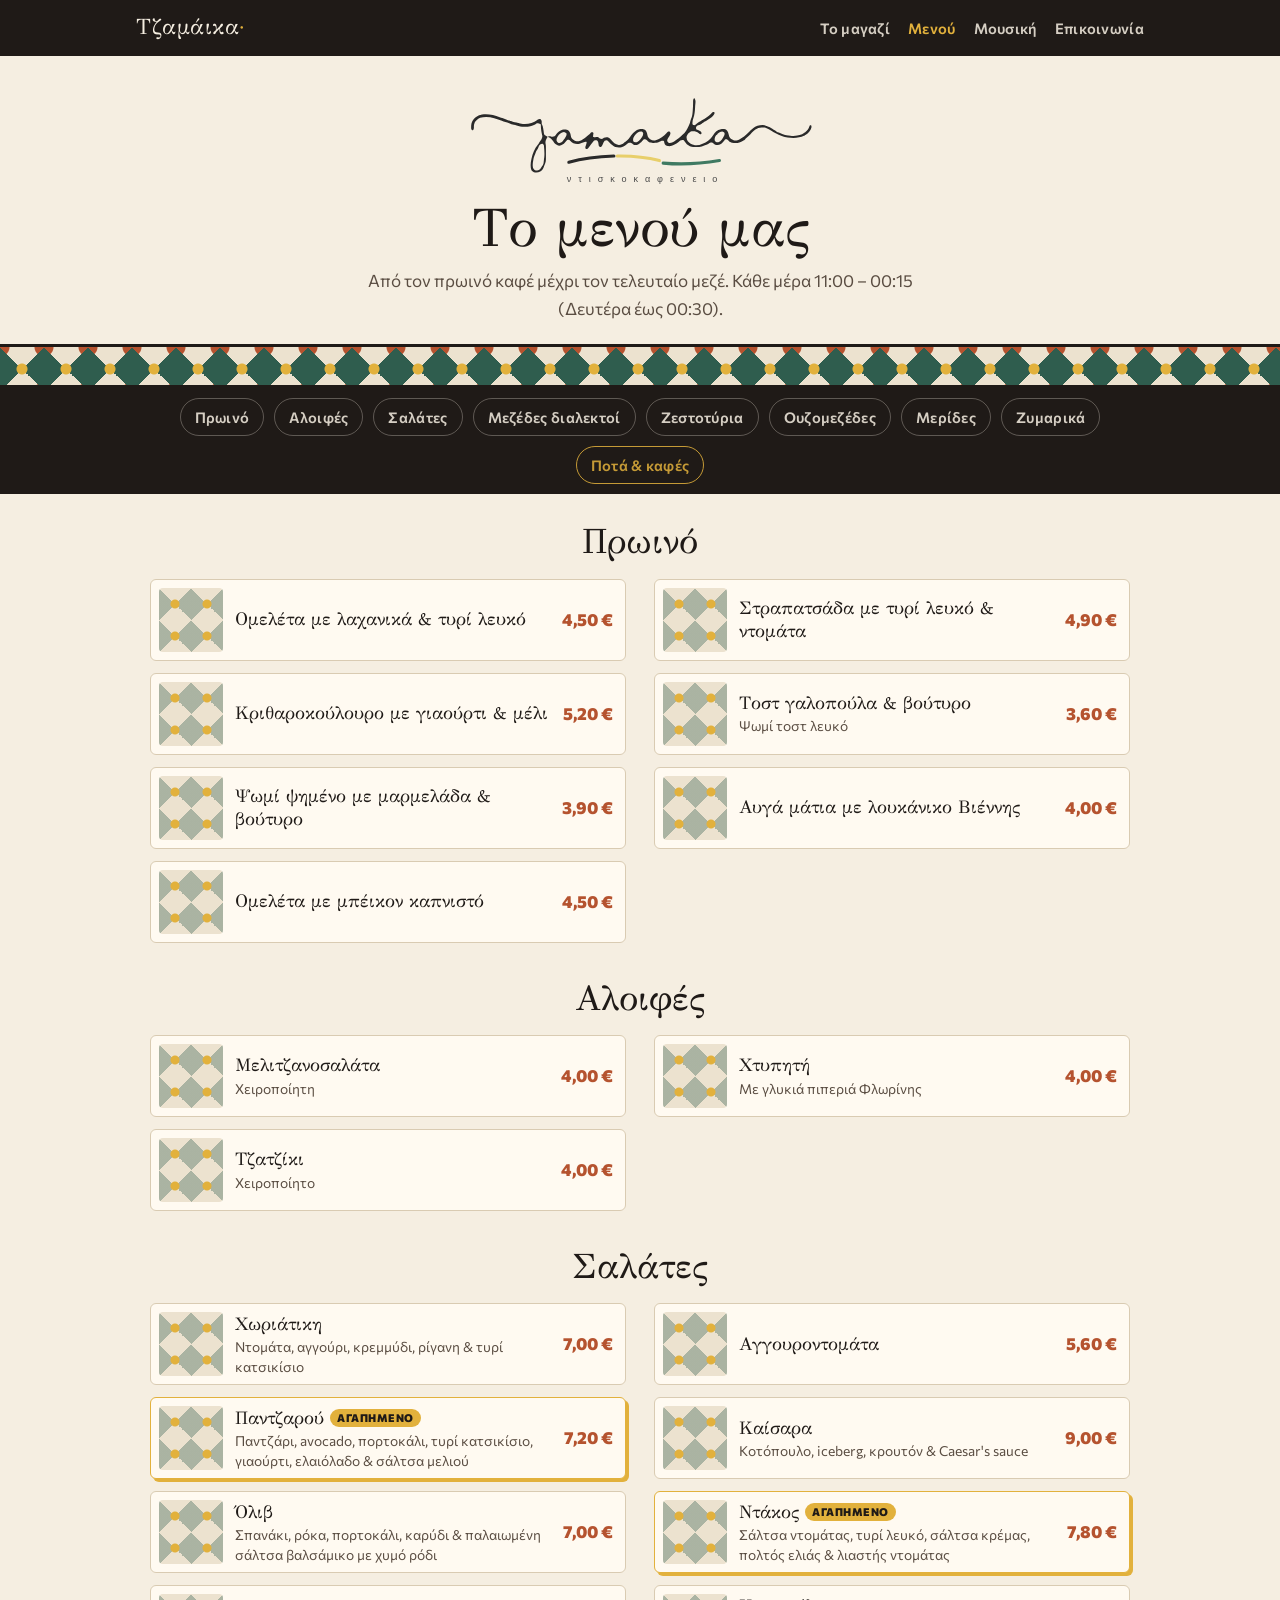
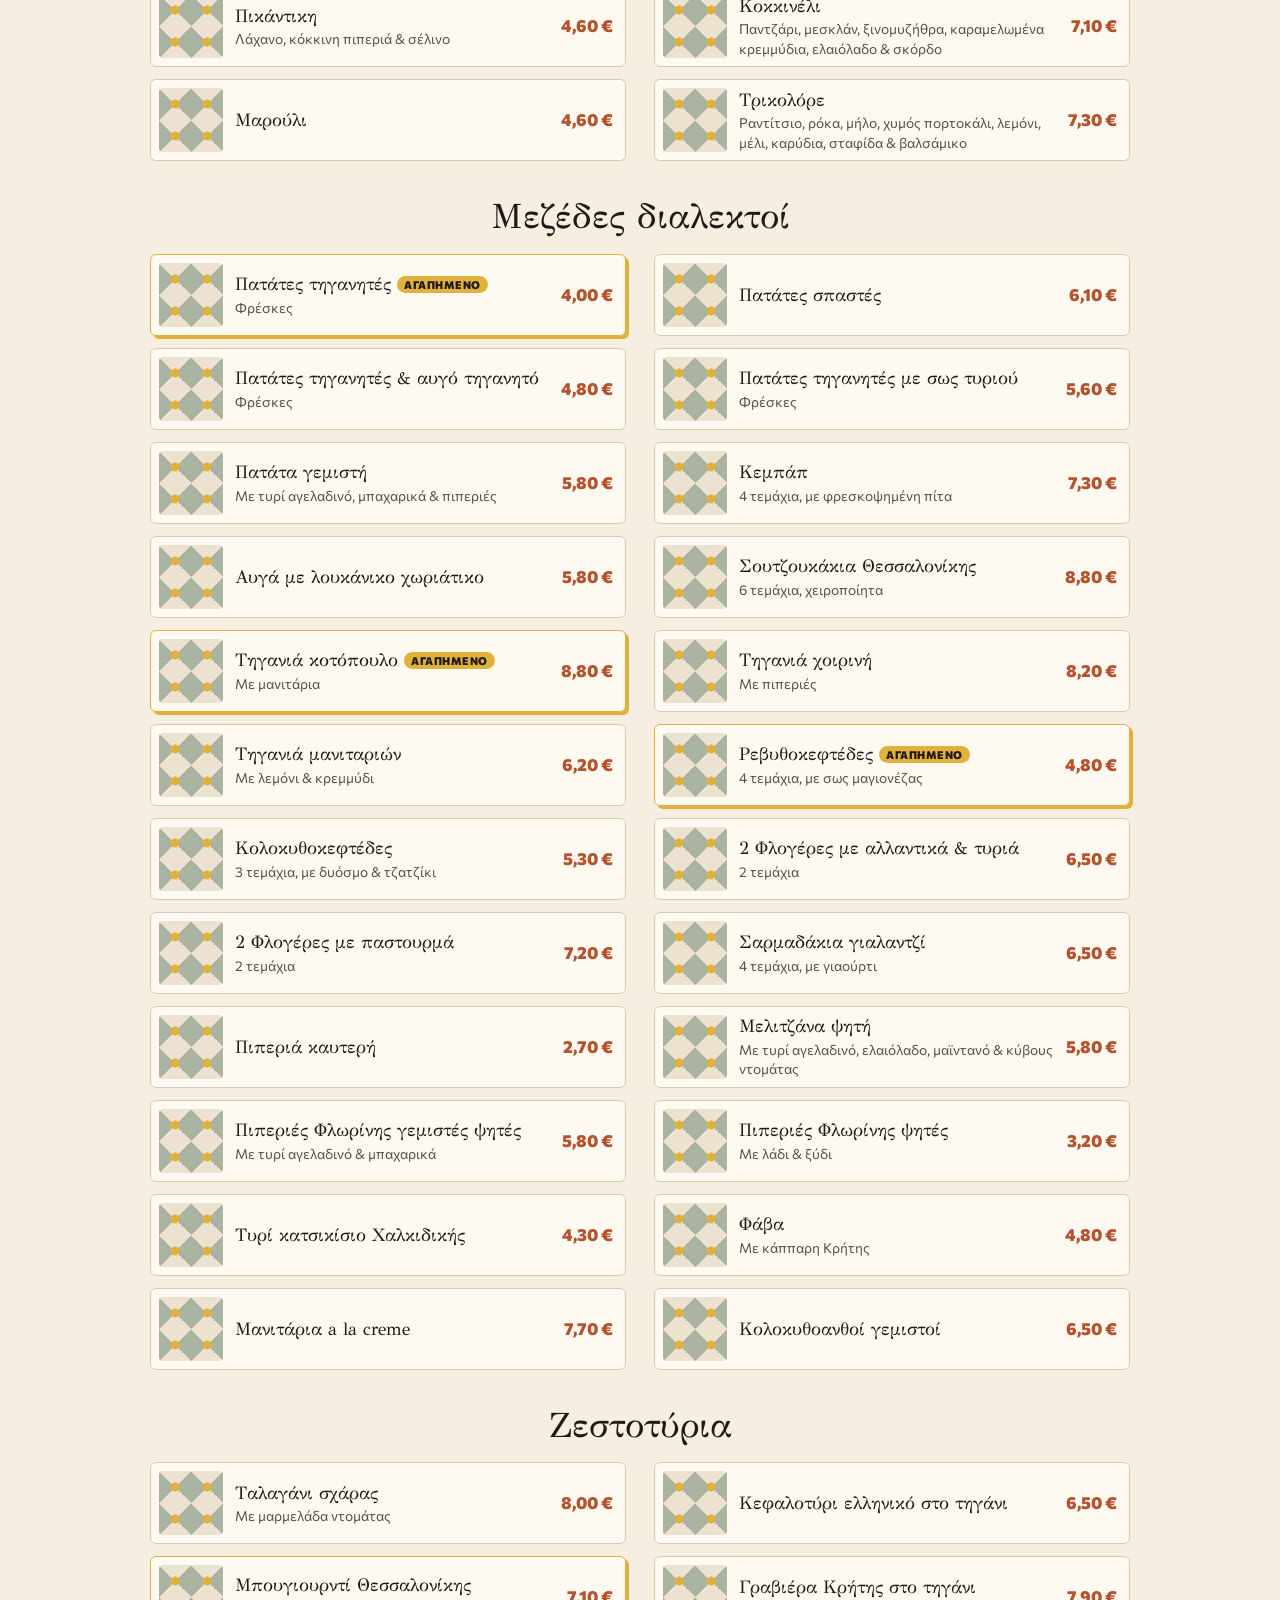
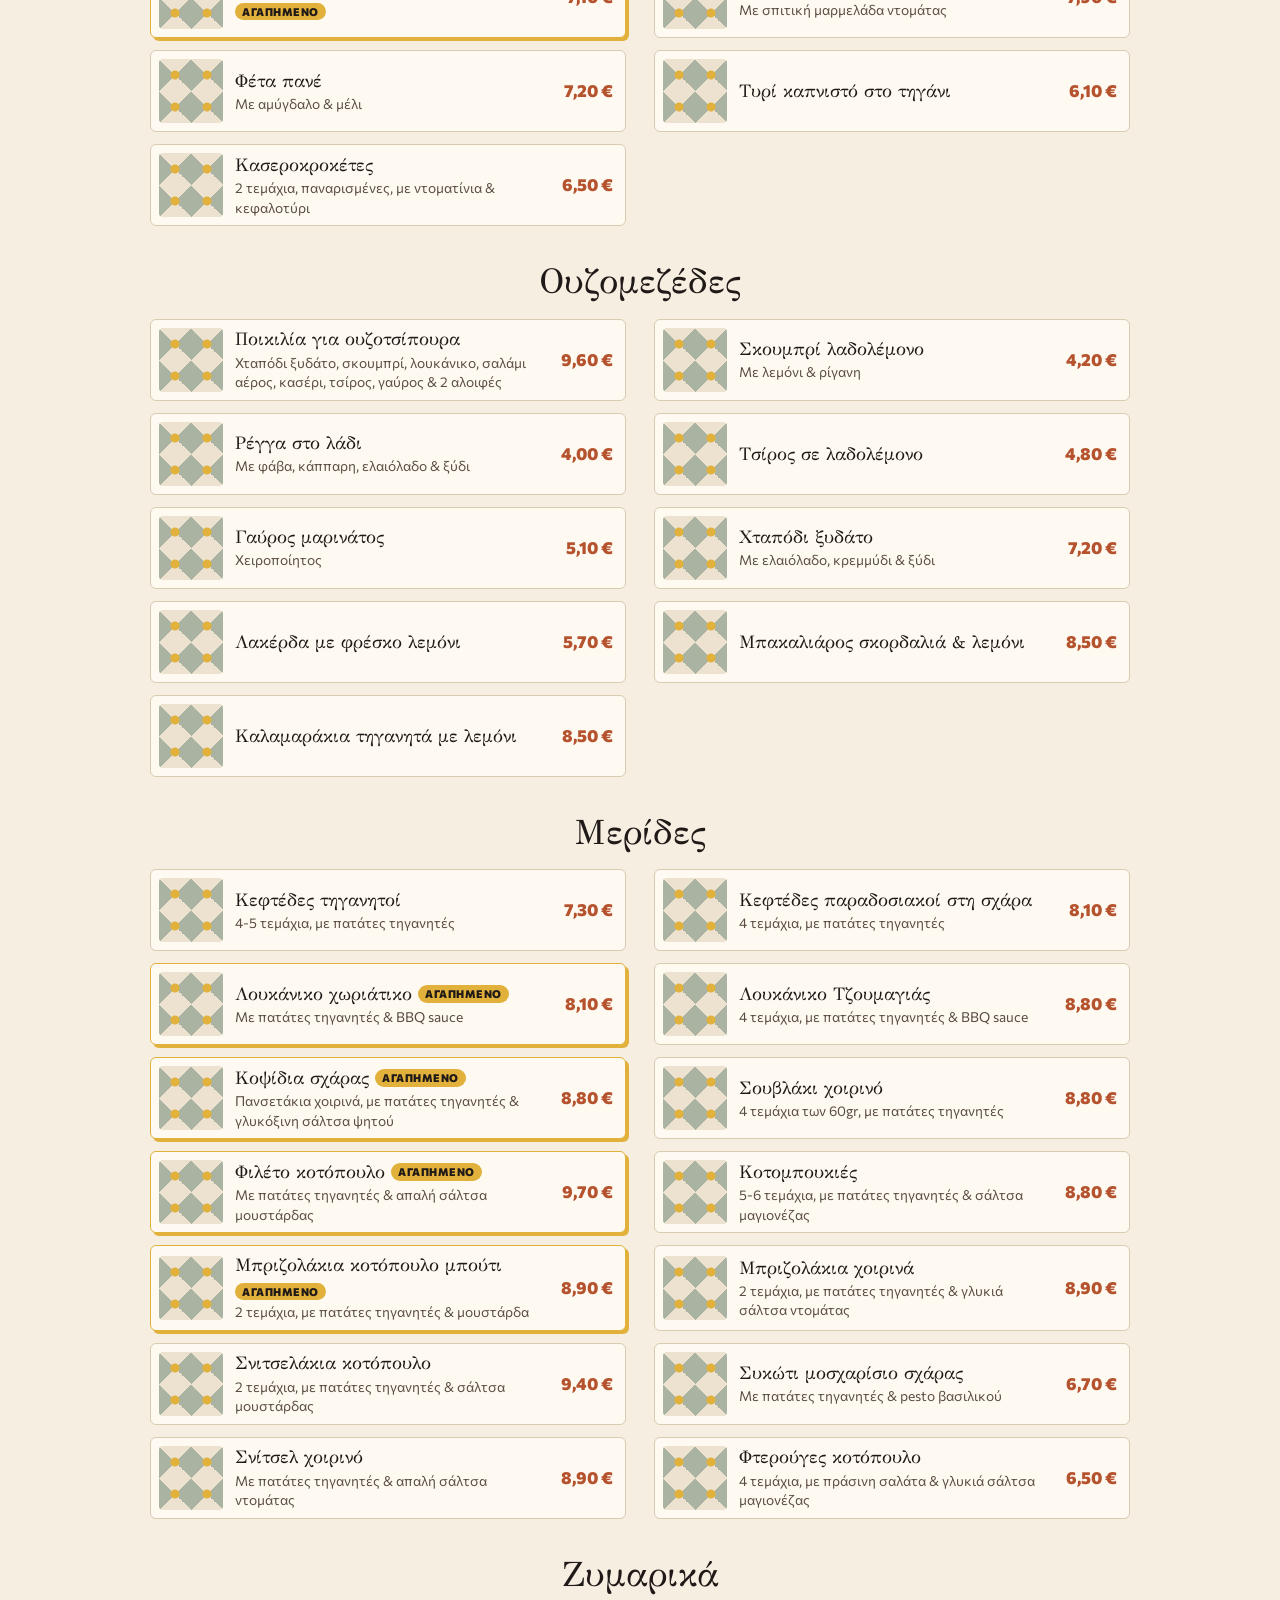
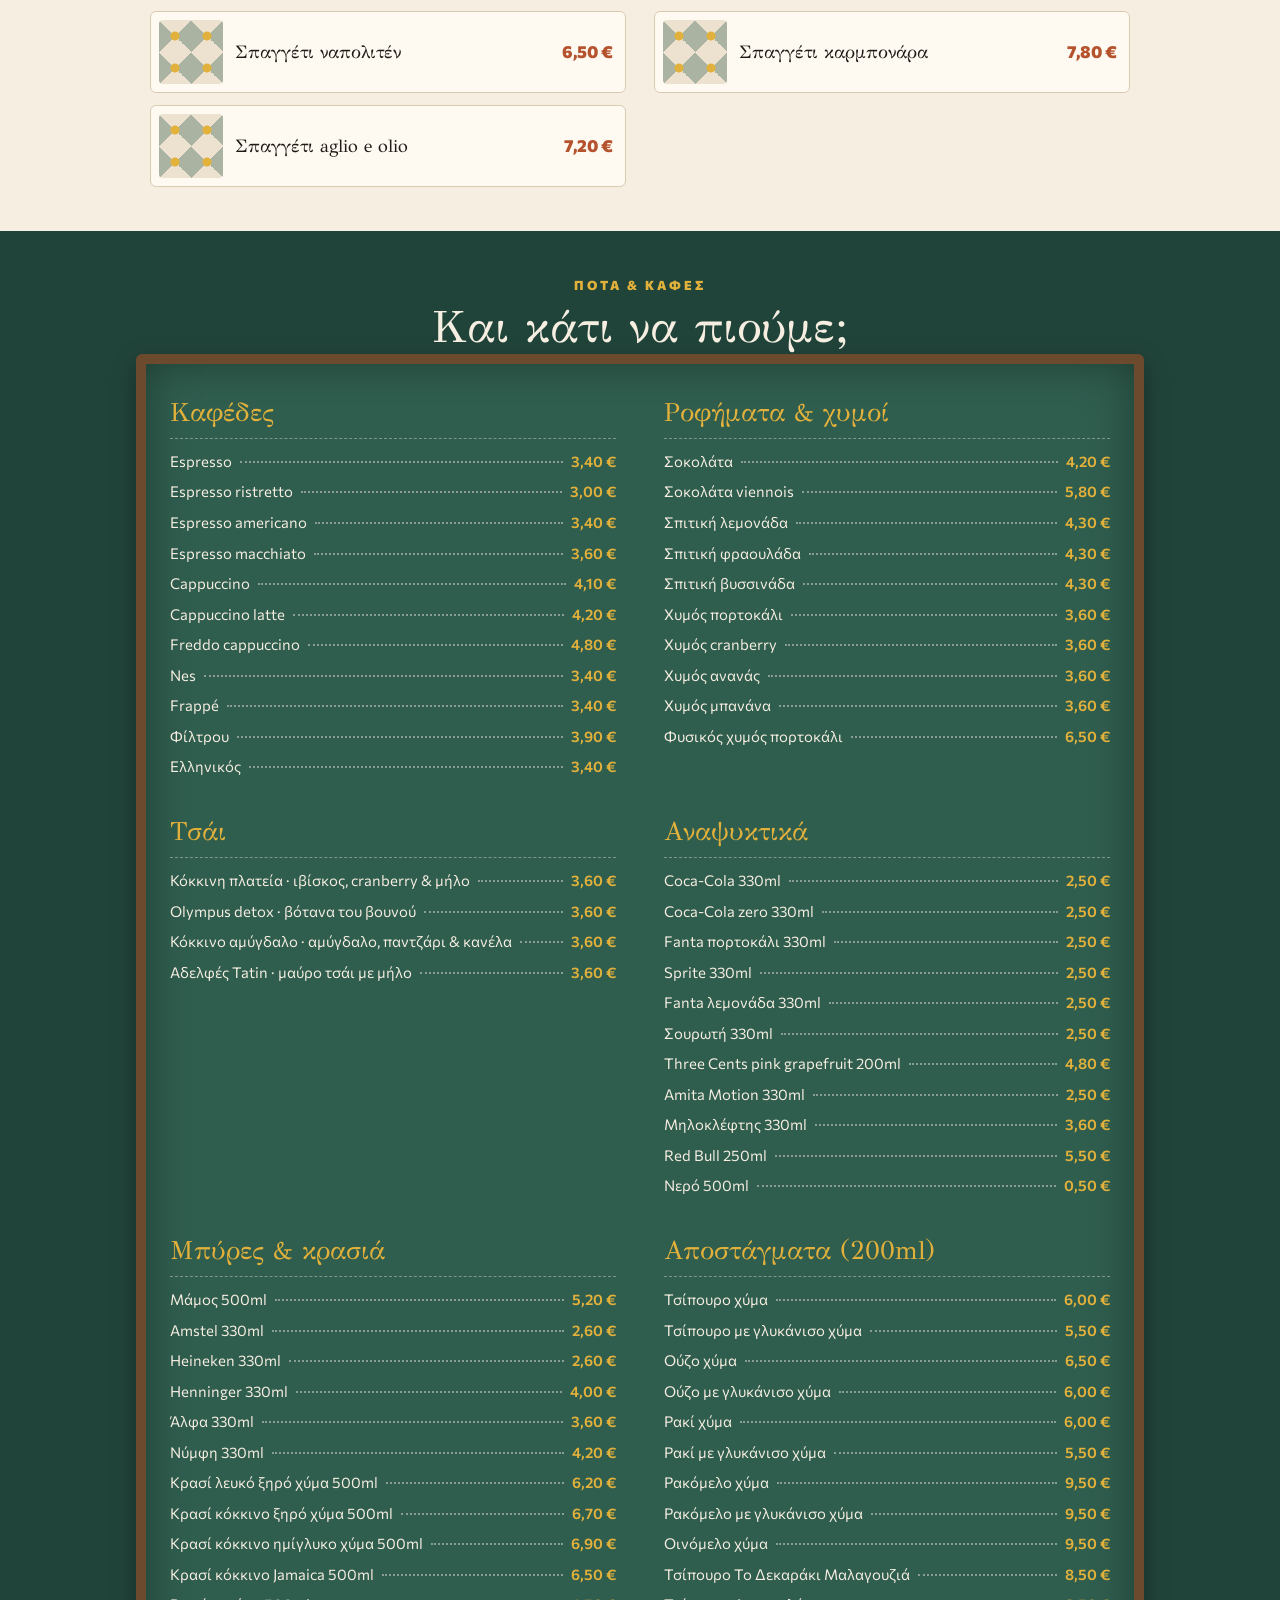
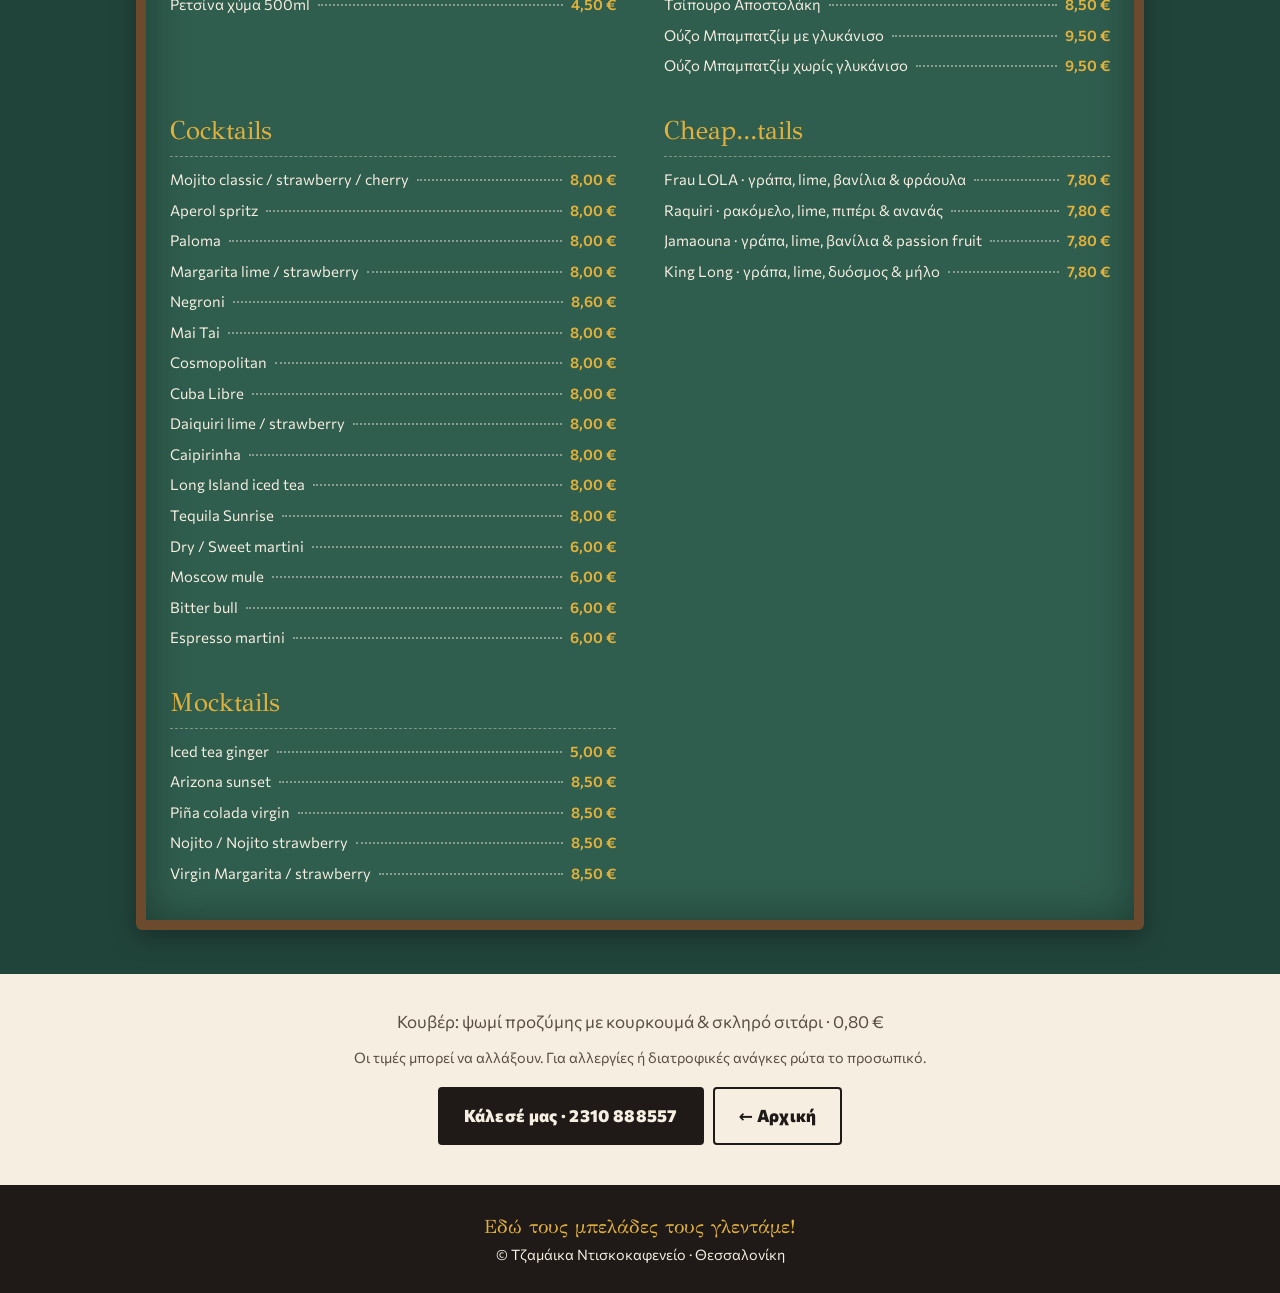
==== commit 058dc5b0: "Raise Caesar salad price from 8.30 to 9.00 Co-Authored-By: Claude Opus 5.5 <noreply@anthropic.com> C" ====
--- a/menu.html
+++ b/menu.html
@@ -290,7 +290,7 @@
         <li class="mi">
           <div class="th"><img src="https://cdn.e-food.gr/cdn-cgi/image/w=240,h=240,fit=cover,f=auto/restaurants/6739409/banner_item/000000000024" alt="Καίσαρα" width="120" height="120" loading="lazy" onerror="this.remove()"></div>
           <div class="tx"><div class="nm"><span>Καίσαρα</span></div><p>Κοτόπουλο, iceberg, κρουτόν &amp; Caesar&#x27;s sauce</p></div>
-          <div class="pr">8,30 €</div>
+          <div class="pr">9,00 €</div>
         </li>
         <li class="mi">
           <div class="th"><img src="https://cdn.e-food.gr/cdn-cgi/image/w=240,h=240,fit=cover,f=auto/restaurants/6739409/banner_item/000000000025" alt="Όλιβ" width="120" height="120" loading="lazy" onerror="this.remove()"></div>
